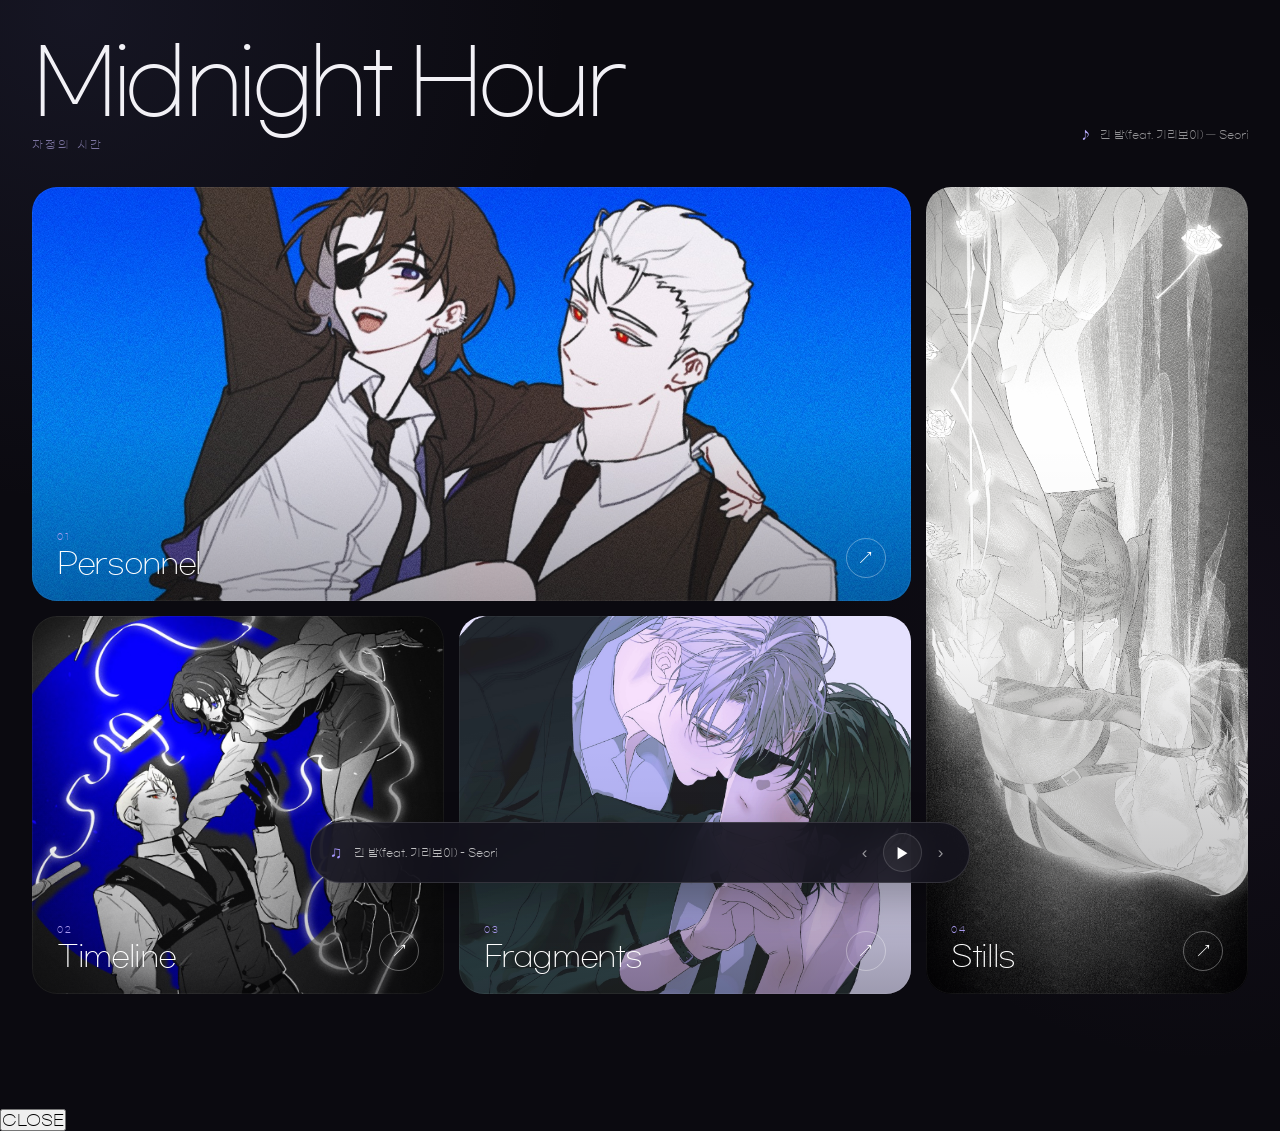
==== index.html @ 3c0c0ea2 "Update index.html" ====
<!DOCTYPE html>
<html lang="ko">

<head>

  <meta charset="UTF-8" />

  <meta
    name="viewport"
    content="width=device-width, initial-scale=1.0"
  />

  <meta
    name="theme-color"
    content="#0b0a10"
  />


  <!-- =====================================================
       BASIC
  ====================================================== -->

  <title>Midnight Hour</title>

  <meta
    name="description"
    content="자정의 시간"
  />


  <!-- =====================================================
       FAVICON
  ====================================================== -->

  <link
    rel="icon"
    href="./favicon.ico"
    sizes="any"
  />

  <link
    rel="shortcut icon"
    href="./favicon.ico"
    type="image/x-icon"
  />


  <!-- =====================================================
       CANONICAL
  ====================================================== -->

  <link
    rel="canonical"
    href="https://midnight-h0ur.vercel.app/"
  />


  <!-- =====================================================
       OPEN GRAPH
       Discord / KakaoTalk / SNS / messenger preview
  ====================================================== -->

  <meta
    property="og:type"
    content="website"
  />

  <meta
    property="og:site_name"
    content="Midnight Hour"
  />

  <meta
    property="og:title"
    content="Midnight Hour"
  />

  <meta
    property="og:description"
    content="자정의 시간"
  />

  <meta
    property="og:url"
    content="https://midnight-h0ur.vercel.app/"
  />

  <meta
    property="og:image"
    content="https://midnight-h0ur.vercel.app/preview.jpg"
  />

  <meta
    property="og:image:alt"
    content="Midnight Hour — 자정의 시간"
  />


  <!-- =====================================================
       X / TWITTER CARD
  ====================================================== -->

  <meta
    name="twitter:card"
    content="summary_large_image"
  />

  <meta
    name="twitter:title"
    content="Midnight Hour"
  />

  <meta
    name="twitter:description"
    content="자정의 시간"
  />

  <meta
    name="twitter:image"
    content="https://midnight-h0ur.vercel.app/preview.jpg"
  />

  <meta
    name="twitter:image:alt"
    content="Midnight Hour — 자정의 시간"
  />


  <style>

    @font-face {
      font-family: "GmarketSans";

      src:
        url("./GmarketSansTTFLight.ttf")
        format("truetype");

      font-weight: 300;

      font-style: normal;

      font-display: swap;
    }


    :root {
      --bg: #0b0a10;

      --panel: #111016;

      --text: #f1f0f5;

      --violet: #9c86ff;

      --violet-light: #bcaeff;

      --radius: 25px;
    }


    * {
      box-sizing: border-box;

      margin: 0;

      padding: 0;
    }


    html {
      scroll-behavior: smooth;
    }


    body {
      min-height: 100vh;

      overflow-x: hidden;

      color: var(--text);

      font-family:
        "GmarketSans",
        -apple-system,
        BlinkMacSystemFont,
        "Segoe UI",
        sans-serif;

      font-weight: 300;

      background:

        radial-gradient(
          circle at 6% 1%,
          rgba(100,105,174,.12),
          transparent 30%
        ),

        radial-gradient(
          circle at 94% 60%,
          rgba(114,72,147,.08),
          transparent 28%
        ),

        var(--bg);
    }


    a {
      color: inherit;

      text-decoration: none;
    }


    button {
      font: inherit;
    }


    img {
      display: block;
    }


    /* =====================================================
       PAGE
    ====================================================== */

    .mh-home {
      width:
        min(
          1500px,
          calc(100% - 64px)
        );

      margin:
        0 auto;

      padding:
        44px
        0
        115px;
    }


    /* =====================================================
       HEADER
    ====================================================== */

    .mh-home-header {
      display: flex;

      align-items: flex-end;

      justify-content: space-between;

      gap: 40px;

      margin-bottom: 36px;
    }


    .mh-home-title {
      margin: 0;

      color: #f2f1f6;

      font-size:
        clamp(
          55px,
          7vw,
          112px
        );

      font-weight: 300;

      line-height: .87;

      letter-spacing: -.068em;
    }


    .mh-home-subtitle {
      margin-top: 16px;

      color:
        rgba(178,166,226,.67);

      font-size: 11px;

      letter-spacing: .20em;
    }


    .mh-home-track {
      display: flex;

      align-items: center;

      gap: 10px;

      padding-bottom: 8px;

      color:
        rgba(255,255,255,.56);

      font-size: 11px;

      white-space: nowrap;
    }


    .mh-home-track-icon {
      color:
        var(--violet-light);

      font-size: 14px;
    }


    /* =====================================================
       GRID
    ====================================================== */

    .mh-home-grid {
      display: grid;

      grid-template-columns:
        1.05fr
        1.15fr
        .82fr;

      grid-template-rows:
        minmax(370px, 46vh)
        minmax(345px, 42vh);

      gap: 15px;
    }


    /* =====================================================
       CARD
    ====================================================== */

    .mh-home-card {
      position: relative;

      display: block;

      overflow: hidden;

      border-radius:
        var(--radius);

      background:
        var(--panel);

      isolation: isolate;
    }


    .mh-home-card img {
      width: 100%;
      height: 100%;

      object-fit: cover;

      transition:
        transform .72s cubic-bezier(.18,.78,.22,1),
        filter .45s ease;
    }


    .mh-home-card::before {
      content: "";

      position: absolute;

      z-index: 2;

      inset: 0;

      pointer-events: none;

      background:

        linear-gradient(
          to top,
          rgba(5,5,9,.84) 0%,
          rgba(5,5,9,.12) 42%,
          transparent 68%
        );

      opacity: .38;

      transition:
        opacity .35s ease;
    }


    .mh-home-card::after {
      content: "";

      position: absolute;

      z-index: 3;

      inset: 0;

      pointer-events: none;

      border:
        1px solid
        rgba(255,255,255,.055);

      border-radius: inherit;
    }


    .mh-home-card:hover img {
      transform:
        scale(1.025);

      filter:
        brightness(.74);
    }


    .mh-home-card:hover::before {
      opacity: .95;
    }


    /* =====================================================
       GRID POSITION
    ====================================================== */

    .mh-card-personnel {
      grid-column: 1 / 3;

      grid-row: 1;
    }


    .mh-card-timeline {
      grid-column: 1;

      grid-row: 2;
    }


    .mh-card-fragments {
      grid-column: 2;

      grid-row: 2;
    }


    .mh-card-stills {
      grid-column: 3;

      grid-row: 1 / 3;
    }


    /* =====================================================
       IMAGE POSITION
    ====================================================== */

    .mh-card-personnel img {
      object-position:
        center 42%;
    }


    .mh-card-timeline img {
      object-position:
        center 30%;
    }


    .mh-card-fragments img {
      object-position:
        center center;
    }


    .mh-card-stills img {
      object-position:
        center center;
    }


    /* =====================================================
       CARD TEXT
    ====================================================== */

    .mh-card-content {
      position: absolute;

      z-index: 5;

      left: 25px;
      right: 25px;
      bottom: 23px;

      display: flex;

      align-items: flex-end;

      justify-content: space-between;

      gap: 24px;

      pointer-events: none;

      transition:
        transform .32s ease;
    }


    .mh-home-card:hover
    .mh-card-content {
      transform:
        translateY(-3px);
    }


    .mh-card-number {
      margin-bottom: 7px;

      color:
        #aa9bf0;

      font-size: 9px;

      letter-spacing: .23em;
    }


    .mh-card-title {
      color: white;

      font-size:
        clamp(
          20px,
          2.3vw,
          33px
        );

      line-height: 1;

      letter-spacing: -.045em;
    }


    .mh-card-desc {
      overflow: hidden;

      max-height: 0;

      margin-top: 0;

      opacity: 0;

      color:
        rgba(255,255,255,.58);

      font-size: 10px;

      letter-spacing: .08em;

      transition:
        opacity .3s ease,
        max-height .3s ease,
        margin .3s ease;
    }


    .mh-home-card:hover
    .mh-card-desc {
      max-height: 28px;

      margin-top: 8px;

      opacity: 1;
    }


    .mh-card-arrow {
      width: 40px;
      height: 40px;

      flex:
        0
        0
        auto;

      display: grid;

      place-items: center;

      border:
        1px solid
        rgba(255,255,255,.34);

      border-radius: 50%;

      color: white;

      transition:
        transform .3s ease,
        background .3s ease,
        color .3s ease;
    }


    .mh-home-card:hover
    .mh-card-arrow {
      transform:
        rotate(45deg);

      background:
        rgba(255,255,255,.94);

      color:
        #15131b;
    }


    /* =====================================================
       MUSIC PLAYER
    ====================================================== */

    .music-player {
      position: fixed;

      z-index: 100;

      left: 50%;
      bottom: 17px;

      transform:
        translateX(-50%);

      width:
        min(
          660px,
          calc(100% - 36px)
        );

      min-height: 61px;

      display: flex;

      align-items: center;

      justify-content: space-between;

      gap: 16px;

      padding:
        9px
        13px
        9px
        19px;

      border:
        1px solid
        rgba(255,255,255,.13);

      border-radius: 999px;

      background:
        rgba(20,18,29,.89);

      box-shadow:
        0
        15px
        43px
        rgba(0,0,0,.32);

      backdrop-filter:
        blur(20px);

      -webkit-backdrop-filter:
        blur(20px);
    }


    .music-left,
    .music-controls {
      display: flex;

      align-items: center;
    }


    .music-left {
      min-width: 0;

      gap: 11px;
    }


    .music-icon {
      color:
        #a998ff;

      font-size: 17px;
    }


    .music-title {
      overflow: hidden;

      white-space: nowrap;

      text-overflow: ellipsis;

      color:
        rgba(255,255,255,.73);

      font-size: 11px;
    }


    .music-controls {
      flex:
        0
        0
        auto;

      gap: 3px;
    }


    .music-btn {
      width: 39px;
      height: 39px;

      display: grid;

      place-items: center;

      padding: 0;

      border:
        1px solid
        rgba(255,255,255,.14);

      border-radius: 50%;

      color: white;

      background:
        rgba(255,255,255,.045);

      cursor: pointer;
    }


    .music-btn.small {
      width: 31px;
      height: 31px;

      border: 0;

      background: transparent;

      color:
        rgba(255,255,255,.55);

      font-size: 17px;
    }


    /* =====================================================
       TABLET
    ====================================================== */

    @media (max-width: 950px) {

      .mh-home {
        width:
          calc(100% - 36px);
      }


      .mh-home-grid {
        grid-template-columns:
          1fr
          1fr;

        grid-template-rows:
          430px
          360px
          500px;
      }


      .mh-card-personnel {
        grid-column: 1 / 3;

        grid-row: 1;
      }


      .mh-card-timeline {
        grid-column: 1;

        grid-row: 2;
      }


      .mh-card-fragments {
        grid-column: 2;

        grid-row: 2;
      }


      .mh-card-stills {
        grid-column: 1 / 3;

        grid-row: 3;
      }

    }


    /* =====================================================
       MOBILE
    ====================================================== */

    @media (max-width: 620px) {

      .mh-home {
        width:
          calc(100% - 24px);

        padding-top:
          28px;
      }


      .mh-home-header {
        flex-direction:
          column;

        align-items:
          flex-start;

        gap: 18px;

        margin-bottom:
          24px;
      }


      .mh-home-title {
        font-size:
          15vw;
      }


      .mh-home-grid {
        display: flex;

        flex-direction: column;

        gap: 11px;
      }


      .mh-home-card {
        height: 48vh;

        min-height: 330px;

        border-radius: 19px;
      }


      .mh-card-personnel {
        height: 43vh;
      }


      .mh-card-stills {
        height: 66vh;
      }


      .mh-card-desc {
        max-height: 30px;

        margin-top: 7px;

        opacity: .7;
      }

    }

  </style>

</head>


<body>


<main
  class="mh-home"
  id="home"
>


  <!-- =====================================================
       HEADER
  ====================================================== -->

  <header class="mh-home-header">


    <div>

      <h1 class="mh-home-title">
        Midnight Hour
      </h1>

      <div class="mh-home-subtitle">
        자정의 시간
      </div>

    </div>


    <div class="mh-home-track">

      <span class="mh-home-track-icon">
        ♪
      </span>

      <span>
        긴 밤(feat. 기리보이) — Seori
      </span>

    </div>


  </header>



  <!-- =====================================================
       CATEGORY GRID
  ====================================================== -->

  <section class="mh-home-grid">


    <!-- ===================================================
         PERSONNEL
    ==================================================== -->

    <a
      href="./personnel/"
      class="mh-home-card mh-card-personnel"
    >

      <img
        src="./main-personnel.jpg"
        alt="Personnel"
      />


      <div class="mh-card-content">

        <div>

          <div class="mh-card-number">
            01
          </div>

          <div class="mh-card-title">
            Personnel
          </div>

          <div class="mh-card-desc">
            이자헌 · 정희솔
          </div>

        </div>


        <span class="mh-card-arrow">
          ↗
        </span>

      </div>

    </a>



    <!-- ===================================================
         TIMELINE
    ==================================================== -->

    <a
      href="./timeline/"
      class="mh-home-card mh-card-timeline"
    >

      <img
        src="./main-timeline.jpg"
        alt="Timeline"
      />


      <div class="mh-card-content">

        <div>

          <div class="mh-card-number">
            02
          </div>

          <div class="mh-card-title">
            Timeline
          </div>

          <div class="mh-card-desc">
            narrative sequence
          </div>

        </div>


        <span class="mh-card-arrow">
          ↗
        </span>

      </div>

    </a>



    <!-- ===================================================
         FRAGMENTS
    ==================================================== -->

    <a
      href="./fragments/"
      class="mh-home-card mh-card-fragments"
    >

      <img
        src="./main-fragments.jpg"
        alt="Fragments"
      />


      <div class="mh-card-content">

        <div>

          <div class="mh-card-number">
            03
          </div>

          <div class="mh-card-title">
            Fragments
          </div>

          <div class="mh-card-desc">
            written pieces
          </div>

        </div>


        <span class="mh-card-arrow">
          ↗
        </span>

      </div>

    </a>



    <!-- ===================================================
         STILLS
    ==================================================== -->

    <a
      href="./stills/"
      class="mh-home-card mh-card-stills"
    >

      <img
        src="./main-stills.png"
        alt="Stills"
      />


      <div class="mh-card-content">

        <div>

          <div class="mh-card-number">
            04
          </div>

          <div class="mh-card-title">
            Stills
          </div>

          <div class="mh-card-desc">
            visual archive
          </div>

        </div>


        <span class="mh-card-arrow">
          ↗
        </span>

      </div>

    </a>


  </section>


</main>



<!-- =========================================================
     MUSIC PLAYER
========================================================= -->

<div
  class="music-player"
  id="music-player"
>

  <div class="music-left">

    <span class="music-icon">
      ♫
    </span>

    <span
      class="music-title"
      id="music-title"
    >
      긴 밤(feat. 기리보이) - Seori
    </span>

  </div>


  <div class="music-controls">

    <button
      class="music-btn small"
      onclick="prevTrack()"
      aria-label="previous track"
    >
      ‹
    </button>


    <button
      class="music-btn"
      id="music-btn"
      onclick="toggleMusic()"
      aria-label="play or pause"
    >
      ▶
    </button>


    <button
      class="music-btn small"
      onclick="nextTrack()"
      aria-label="next track"
    >
      ›
    </button>

  </div>


  <audio
    id="bgm"
    preload="metadata"
  ></audio>

</div>



<script src="./common.js"></script>


</body>

</html>
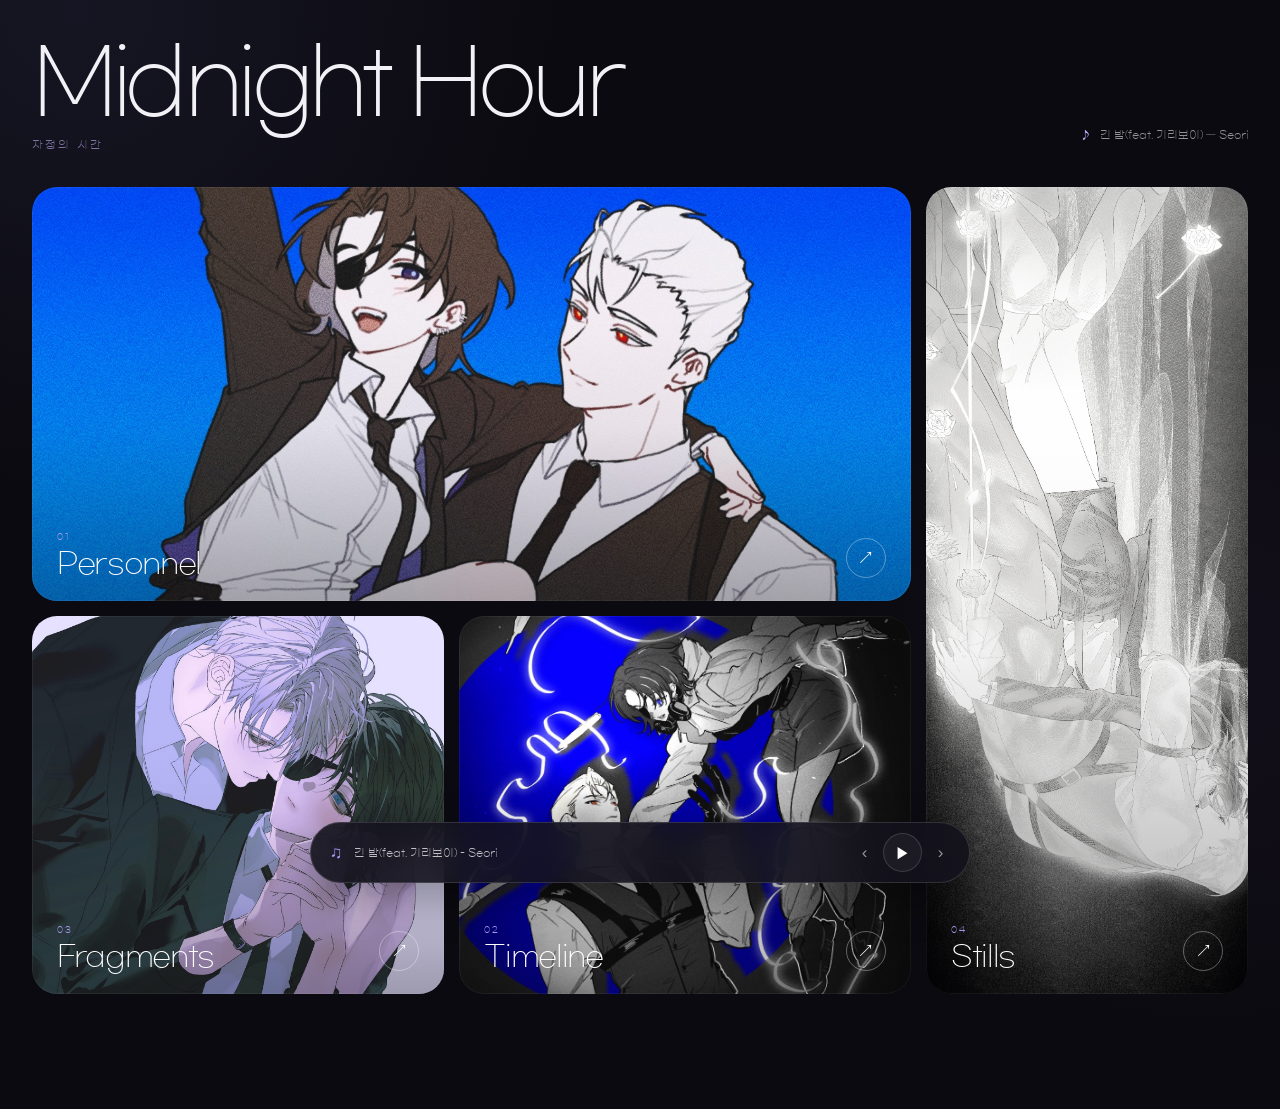
==== commit 3a43f7ef: "Update index.html" ====
--- a/index.html
+++ b/index.html
@@ -34,14 +34,14 @@
 
   <link
     rel="icon"
-    href="./favicon.ico"
-    sizes="any"
+    type="image/x-icon"
+    href="/favicon.ico"
   />
 
   <link
     rel="shortcut icon"
-    href="./favicon.ico"
     type="image/x-icon"
+    href="/favicon.ico"
   />
 
 
@@ -57,7 +57,7 @@
 
   <!-- =====================================================
        OPEN GRAPH
-       Discord / KakaoTalk / SNS / messenger preview
+       Discord / KakaoTalk / 기타 SNS
   ====================================================== -->
 
   <meta
@@ -88,6 +88,16 @@
   <meta
     property="og:image"
     content="https://midnight-h0ur.vercel.app/preview.jpg"
+  />
+
+  <meta
+    property="og:image:secure_url"
+    content="https://midnight-h0ur.vercel.app/preview.jpg"
+  />
+
+  <meta
+    property="og:image:type"
+    content="image/jpeg"
   />
 
   <meta
@@ -434,33 +444,44 @@
 
     /* =====================================================
        GRID POSITION
+
+       PERSONNEL  | PERSONNEL | STILLS
+       FRAGMENTS  | TIMELINE  | STILLS
     ====================================================== */
 
     .mh-card-personnel {
-      grid-column: 1 / 3;
-
-      grid-row: 1;
+      grid-column:
+        1 / 3;
+
+      grid-row:
+        1;
+    }
+
+
+    .mh-card-fragments {
+      grid-column:
+        1;
+
+      grid-row:
+        2;
     }
 
 
     .mh-card-timeline {
-      grid-column: 1;
-
-      grid-row: 2;
-    }
-
-
-    .mh-card-fragments {
-      grid-column: 2;
-
-      grid-row: 2;
+      grid-column:
+        2;
+
+      grid-row:
+        2;
     }
 
 
     .mh-card-stills {
-      grid-column: 3;
-
-      grid-row: 1 / 3;
+      grid-column:
+        3;
+
+      grid-row:
+        1 / 3;
     }
 
 
@@ -474,15 +495,15 @@
     }
 
 
+    .mh-card-fragments img {
+      object-position:
+        center center;
+    }
+
+
     .mh-card-timeline img {
       object-position:
         center 30%;
-    }
-
-
-    .mh-card-fragments img {
-      object-position:
-        center center;
     }
 
 
@@ -801,30 +822,38 @@
 
 
       .mh-card-personnel {
-        grid-column: 1 / 3;
-
-        grid-row: 1;
+        grid-column:
+          1 / 3;
+
+        grid-row:
+          1;
+      }
+
+
+      .mh-card-fragments {
+        grid-column:
+          1;
+
+        grid-row:
+          2;
       }
 
 
       .mh-card-timeline {
-        grid-column: 1;
-
-        grid-row: 2;
-      }
-
-
-      .mh-card-fragments {
-        grid-column: 2;
-
-        grid-row: 2;
+        grid-column:
+          2;
+
+        grid-row:
+          2;
       }
 
 
       .mh-card-stills {
-        grid-column: 1 / 3;
-
-        grid-row: 3;
+        grid-column:
+          1 / 3;
+
+        grid-row:
+          3;
       }
 
     }
@@ -868,37 +897,46 @@
       .mh-home-grid {
         display: flex;
 
-        flex-direction: column;
+        flex-direction:
+          column;
 
         gap: 11px;
       }
 
 
       .mh-home-card {
-        height: 48vh;
-
-        min-height: 330px;
-
-        border-radius: 19px;
+        height:
+          48vh;
+
+        min-height:
+          330px;
+
+        border-radius:
+          19px;
       }
 
 
       .mh-card-personnel {
-        height: 43vh;
+        height:
+          43vh;
       }
 
 
       .mh-card-stills {
-        height: 66vh;
+        height:
+          66vh;
       }
 
 
       .mh-card-desc {
-        max-height: 30px;
-
-        margin-top: 7px;
-
-        opacity: .7;
+        max-height:
+          30px;
+
+        margin-top:
+          7px;
+
+        opacity:
+          .7;
       }
 
     }
@@ -1006,6 +1044,50 @@
 
 
     <!-- ===================================================
+         FRAGMENTS
+    ==================================================== -->
+
+    <a
+      href="./fragments/"
+      class="mh-home-card mh-card-fragments"
+    >
+
+      <img
+        src="./main-fragments.jpg"
+        alt="Fragments"
+      />
+
+
+      <div class="mh-card-content">
+
+        <div>
+
+          <div class="mh-card-number">
+            03
+          </div>
+
+          <div class="mh-card-title">
+            Fragments
+          </div>
+
+          <div class="mh-card-desc">
+            written pieces
+          </div>
+
+        </div>
+
+
+        <span class="mh-card-arrow">
+          ↗
+        </span>
+
+      </div>
+
+    </a>
+
+
+
+    <!-- ===================================================
          TIMELINE
     ==================================================== -->
 
@@ -1034,50 +1116,6 @@
 
           <div class="mh-card-desc">
             narrative sequence
-          </div>
-
-        </div>
-
-
-        <span class="mh-card-arrow">
-          ↗
-        </span>
-
-      </div>
-
-    </a>
-
-
-
-    <!-- ===================================================
-         FRAGMENTS
-    ==================================================== -->
-
-    <a
-      href="./fragments/"
-      class="mh-home-card mh-card-fragments"
-    >
-
-      <img
-        src="./main-fragments.jpg"
-        alt="Fragments"
-      />
-
-
-      <div class="mh-card-content">
-
-        <div>
-
-          <div class="mh-card-number">
-            03
-          </div>
-
-          <div class="mh-card-title">
-            Fragments
-          </div>
-
-          <div class="mh-card-desc">
-            written pieces
           </div>
 
         </div>
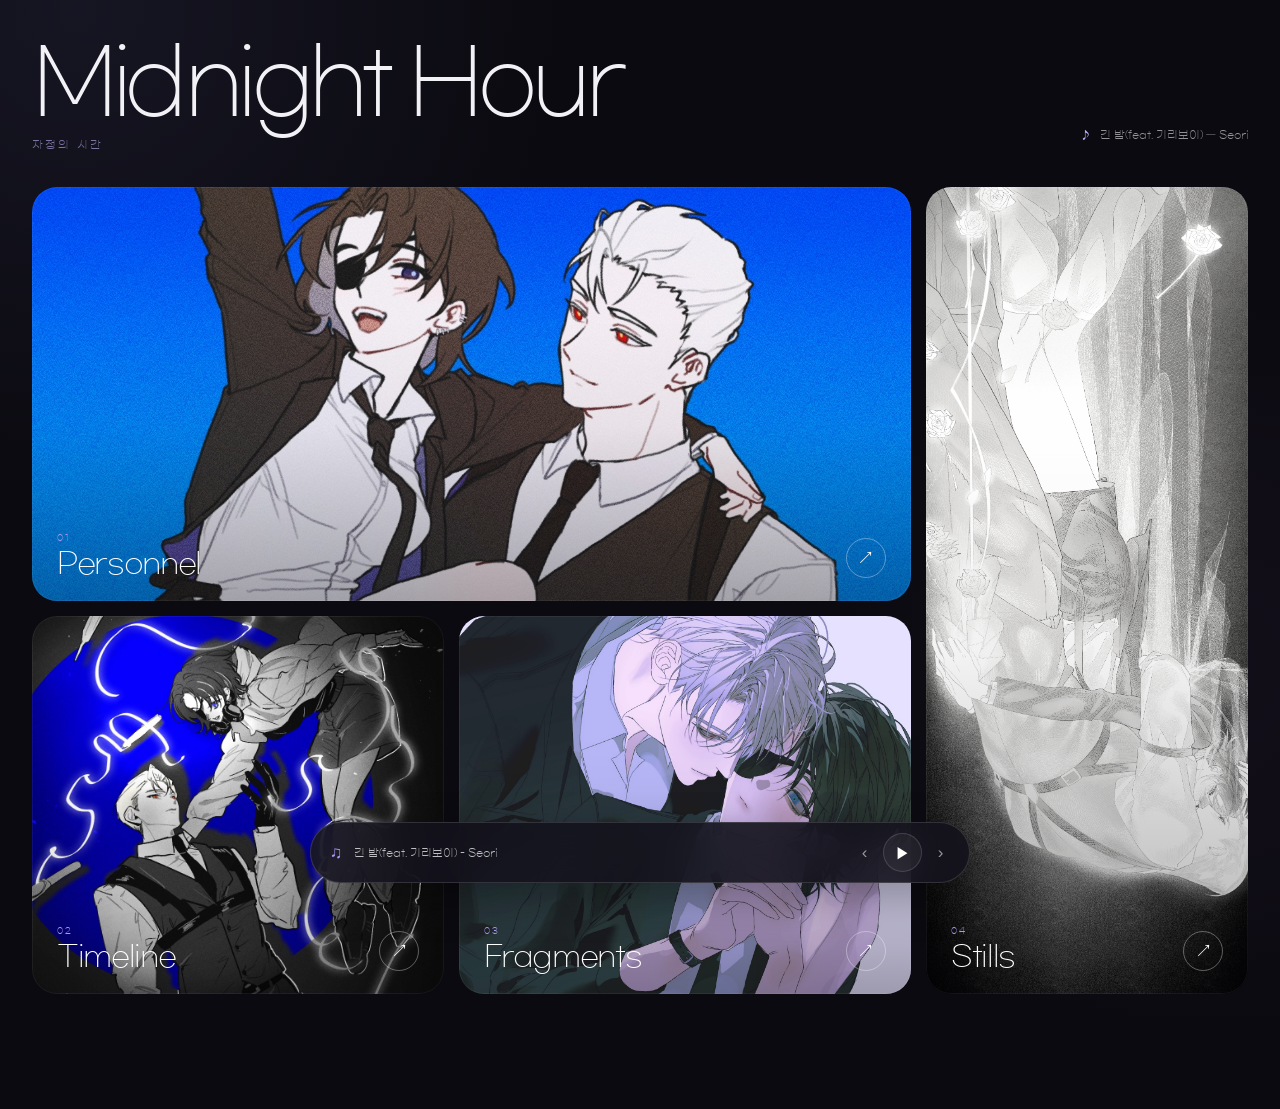
==== commit 9a92a52b: "Update index.html" ====
--- a/index.html
+++ b/index.html
@@ -14,11 +14,6 @@
     name="theme-color"
     content="#0b0a10"
   />
-
-
-  <!-- =====================================================
-       BASIC
-  ====================================================== -->
 
   <title>Midnight Hour</title>
 
@@ -35,13 +30,13 @@
   <link
     rel="icon"
     type="image/x-icon"
-    href="/favicon.ico"
+    href="/favicon.ico?v=6"
   />
 
   <link
     rel="shortcut icon"
     type="image/x-icon"
-    href="/favicon.ico"
+    href="/favicon.ico?v=6"
   />
 
 
@@ -57,7 +52,6 @@
 
   <!-- =====================================================
        OPEN GRAPH
-       Discord / KakaoTalk / 기타 SNS
   ====================================================== -->
 
   <meta
@@ -107,7 +101,7 @@
 
 
   <!-- =====================================================
-       X / TWITTER CARD
+       TWITTER / X
   ====================================================== -->
 
   <meta
@@ -128,11 +122,6 @@
   <meta
     name="twitter:image"
     content="https://midnight-h0ur.vercel.app/preview.jpg"
-  />
-
-  <meta
-    name="twitter:image:alt"
-    content="Midnight Hour — 자정의 시간"
   />
 
 
@@ -199,19 +188,16 @@
       font-weight: 300;
 
       background:
-
         radial-gradient(
           circle at 6% 1%,
           rgba(100,105,174,.12),
           transparent 30%
         ),
-
         radial-gradient(
           circle at 94% 60%,
           rgba(114,72,147,.08),
           transparent 28%
         ),
-
         var(--bg);
     }
 
@@ -331,6 +317,9 @@
 
     /* =====================================================
        GRID
+
+       PERSONNEL  | PERSONNEL | STILLS
+       TIMELINE   | FRAGMENTS | STILLS
     ====================================================== */
 
     .mh-home-grid {
@@ -349,6 +338,34 @@
     }
 
 
+    .mh-card-personnel {
+      grid-column: 1 / 3;
+
+      grid-row: 1;
+    }
+
+
+    .mh-card-timeline {
+      grid-column: 1;
+
+      grid-row: 2;
+    }
+
+
+    .mh-card-fragments {
+      grid-column: 2;
+
+      grid-row: 2;
+    }
+
+
+    .mh-card-stills {
+      grid-column: 3;
+
+      grid-row: 1 / 3;
+    }
+
+
     /* =====================================================
        CARD
     ====================================================== */
@@ -372,6 +389,7 @@
 
     .mh-home-card img {
       width: 100%;
+
       height: 100%;
 
       object-fit: cover;
@@ -394,7 +412,6 @@
       pointer-events: none;
 
       background:
-
         linear-gradient(
           to top,
           rgba(5,5,9,.84) 0%,
@@ -443,49 +460,6 @@
 
 
     /* =====================================================
-       GRID POSITION
-
-       PERSONNEL  | PERSONNEL | STILLS
-       FRAGMENTS  | TIMELINE  | STILLS
-    ====================================================== */
-
-    .mh-card-personnel {
-      grid-column:
-        1 / 3;
-
-      grid-row:
-        1;
-    }
-
-
-    .mh-card-fragments {
-      grid-column:
-        1;
-
-      grid-row:
-        2;
-    }
-
-
-    .mh-card-timeline {
-      grid-column:
-        2;
-
-      grid-row:
-        2;
-    }
-
-
-    .mh-card-stills {
-      grid-column:
-        3;
-
-      grid-row:
-        1 / 3;
-    }
-
-
-    /* =====================================================
        IMAGE POSITION
     ====================================================== */
 
@@ -495,18 +469,18 @@
     }
 
 
+    .mh-card-timeline img {
+      object-position:
+        center 30%;
+    }
+
+
     .mh-card-fragments img {
       object-position:
         center center;
     }
 
 
-    .mh-card-timeline img {
-      object-position:
-        center 30%;
-    }
-
-
     .mh-card-stills img {
       object-position:
         center center;
@@ -514,7 +488,7 @@
 
 
     /* =====================================================
-       CARD TEXT
+       CARD CONTENT
     ====================================================== */
 
     .mh-card-content {
@@ -548,7 +522,19 @@
     }
 
 
+    /*
+      PC에서는 번호가 위,
+      모바일에서는 번호 + 제목이 한 줄.
+    */
+
+    .mh-card-heading {
+      display: block;
+    }
+
+
     .mh-card-number {
+      display: block !important;
+
       margin-bottom: 7px;
 
       color:
@@ -556,7 +542,13 @@
 
       font-size: 9px;
 
+      line-height: 1;
+
       letter-spacing: .23em;
+
+      opacity: 1 !important;
+
+      visibility: visible !important;
     }
 
 
@@ -660,6 +652,7 @@
       z-index: 100;
 
       left: 50%;
+
       bottom: 17px;
 
       transform:
@@ -691,7 +684,8 @@
         1px solid
         rgba(255,255,255,.13);
 
-      border-radius: 999px;
+      border-radius:
+        999px;
 
       background:
         rgba(20,18,29,.89);
@@ -759,6 +753,7 @@
 
     .music-btn {
       width: 39px;
+
       height: 39px;
 
       display: grid;
@@ -771,7 +766,8 @@
         1px solid
         rgba(255,255,255,.14);
 
-      border-radius: 50%;
+      border-radius:
+        50%;
 
       color: white;
 
@@ -779,11 +775,15 @@
         rgba(255,255,255,.045);
 
       cursor: pointer;
+
+      -webkit-tap-highlight-color:
+        transparent;
     }
 
 
     .music-btn.small {
       width: 31px;
+
       height: 31px;
 
       border: 0;
@@ -822,38 +822,30 @@
 
 
       .mh-card-personnel {
-        grid-column:
-          1 / 3;
-
-        grid-row:
-          1;
+        grid-column: 1 / 3;
+
+        grid-row: 1;
+      }
+
+
+      .mh-card-timeline {
+        grid-column: 1;
+
+        grid-row: 2;
       }
 
 
       .mh-card-fragments {
-        grid-column:
-          1;
-
-        grid-row:
-          2;
-      }
-
-
-      .mh-card-timeline {
-        grid-column:
-          2;
-
-        grid-row:
-          2;
+        grid-column: 2;
+
+        grid-row: 2;
       }
 
 
       .mh-card-stills {
-        grid-column:
-          1 / 3;
-
-        grid-row:
-          3;
+        grid-column: 1 / 3;
+
+        grid-row: 3;
       }
 
     }
@@ -881,7 +873,8 @@
         align-items:
           flex-start;
 
-        gap: 18px;
+        gap:
+          18px;
 
         margin-bottom:
           24px;
@@ -894,49 +887,132 @@
       }
 
 
+      /*
+        DOM 순서를 그대로 사용:
+        01 Personnel
+        02 Timeline
+        03 Fragments
+        04 Stills
+      */
+
       .mh-home-grid {
         display: flex;
 
-        flex-direction:
-          column;
+        flex-direction: column;
 
         gap: 11px;
       }
 
 
       .mh-home-card {
-        height:
-          48vh;
-
-        min-height:
-          330px;
-
-        border-radius:
-          19px;
+        width: 100%;
+
+        height: 48vh;
+
+        min-height: 330px;
+
+        border-radius: 19px;
       }
 
 
       .mh-card-personnel {
-        height:
-          43vh;
+        height: 43vh;
       }
 
 
       .mh-card-stills {
-        height:
-          66vh;
+        height: 66vh;
+      }
+
+
+      .mh-card-content {
+        left: 19px;
+
+        right: 19px;
+
+        bottom: 18px;
+      }
+
+
+      /*
+        모바일에서는 번호가 제목 바로 앞에 붙음.
+        Personnel의 01도 반드시 표시됨.
+      */
+
+      .mh-card-heading {
+        display: flex;
+
+        align-items: baseline;
+
+        gap: 10px;
+      }
+
+
+      .mh-card-number {
+        display: inline-block !important;
+
+        flex:
+          0
+          0
+          auto;
+
+        margin: 0;
+
+        font-size: 9px;
+
+        opacity: 1 !important;
+
+        visibility: visible !important;
+      }
+
+
+      .mh-card-title {
+        font-size: 25px;
       }
 
 
       .mh-card-desc {
-        max-height:
-          30px;
-
-        margin-top:
-          7px;
-
-        opacity:
-          .7;
+        max-height: 30px;
+
+        margin-top: 8px;
+
+        opacity: .7;
+      }
+
+
+      .mh-card-arrow {
+        width: 37px;
+
+        height: 37px;
+      }
+
+
+      .music-player {
+        bottom: 12px;
+
+        min-height: 57px;
+
+        padding:
+          8px
+          10px
+          8px
+          15px;
+      }
+
+
+      .music-title {
+        max-width: 185px;
+
+        font-size: 10px;
+      }
+
+    }
+
+
+    @media (max-width: 400px) {
+
+      .music-title {
+        max-width: 135px;
       }
 
     }
@@ -968,6 +1044,7 @@
         Midnight Hour
       </h1>
 
+
       <div class="mh-home-subtitle">
         자정의 시간
       </div>
@@ -999,8 +1076,9 @@
   <section class="mh-home-grid">
 
 
+
     <!-- ===================================================
-         PERSONNEL
+         01 PERSONNEL
     ==================================================== -->
 
     <a
@@ -1018,13 +1096,18 @@
 
         <div>
 
-          <div class="mh-card-number">
-            01
+          <div class="mh-card-heading">
+
+            <span class="mh-card-number">
+              01
+            </span>
+
+            <div class="mh-card-title">
+              Personnel
+            </div>
+
           </div>
 
-          <div class="mh-card-title">
-            Personnel
-          </div>
 
           <div class="mh-card-desc">
             이자헌 · 정희솔
@@ -1044,7 +1127,56 @@
 
 
     <!-- ===================================================
-         FRAGMENTS
+         02 TIMELINE
+    ==================================================== -->
+
+    <a
+      href="./timeline/"
+      class="mh-home-card mh-card-timeline"
+    >
+
+      <img
+        src="./main-timeline.jpg"
+        alt="Timeline"
+      />
+
+
+      <div class="mh-card-content">
+
+        <div>
+
+          <div class="mh-card-heading">
+
+            <span class="mh-card-number">
+              02
+            </span>
+
+            <div class="mh-card-title">
+              Timeline
+            </div>
+
+          </div>
+
+
+          <div class="mh-card-desc">
+            narrative sequence
+          </div>
+
+        </div>
+
+
+        <span class="mh-card-arrow">
+          ↗
+        </span>
+
+      </div>
+
+    </a>
+
+
+
+    <!-- ===================================================
+         03 FRAGMENTS
     ==================================================== -->
 
     <a
@@ -1062,13 +1194,18 @@
 
         <div>
 
-          <div class="mh-card-number">
-            03
+          <div class="mh-card-heading">
+
+            <span class="mh-card-number">
+              03
+            </span>
+
+            <div class="mh-card-title">
+              Fragments
+            </div>
+
           </div>
 
-          <div class="mh-card-title">
-            Fragments
-          </div>
 
           <div class="mh-card-desc">
             written pieces
@@ -1088,51 +1225,7 @@
 
 
     <!-- ===================================================
-         TIMELINE
-    ==================================================== -->
-
-    <a
-      href="./timeline/"
-      class="mh-home-card mh-card-timeline"
-    >
-
-      <img
-        src="./main-timeline.jpg"
-        alt="Timeline"
-      />
-
-
-      <div class="mh-card-content">
-
-        <div>
-
-          <div class="mh-card-number">
-            02
-          </div>
-
-          <div class="mh-card-title">
-            Timeline
-          </div>
-
-          <div class="mh-card-desc">
-            narrative sequence
-          </div>
-
-        </div>
-
-
-        <span class="mh-card-arrow">
-          ↗
-        </span>
-
-      </div>
-
-    </a>
-
-
-
-    <!-- ===================================================
-         STILLS
+         04 STILLS
     ==================================================== -->
 
     <a
@@ -1150,13 +1243,18 @@
 
         <div>
 
-          <div class="mh-card-number">
-            04
+          <div class="mh-card-heading">
+
+            <span class="mh-card-number">
+              04
+            </span>
+
+            <div class="mh-card-title">
+              Stills
+            </div>
+
           </div>
 
-          <div class="mh-card-title">
-            Stills
-          </div>
 
           <div class="mh-card-desc">
             visual archive
@@ -1209,6 +1307,7 @@
   <div class="music-controls">
 
     <button
+      type="button"
       class="music-btn small"
       onclick="prevTrack()"
       aria-label="previous track"
@@ -1218,6 +1317,7 @@
 
 
     <button
+      type="button"
       class="music-btn"
       id="music-btn"
       onclick="toggleMusic()"
@@ -1228,6 +1328,7 @@
 
 
     <button
+      type="button"
       class="music-btn small"
       onclick="nextTrack()"
       aria-label="next track"
@@ -1241,13 +1342,14 @@
   <audio
     id="bgm"
     preload="metadata"
+    playsinline
   ></audio>
 
 </div>
 
 
 
-<script src="./common.js"></script>
+<script src="./common.js?v=6"></script>
 
 
 </body>
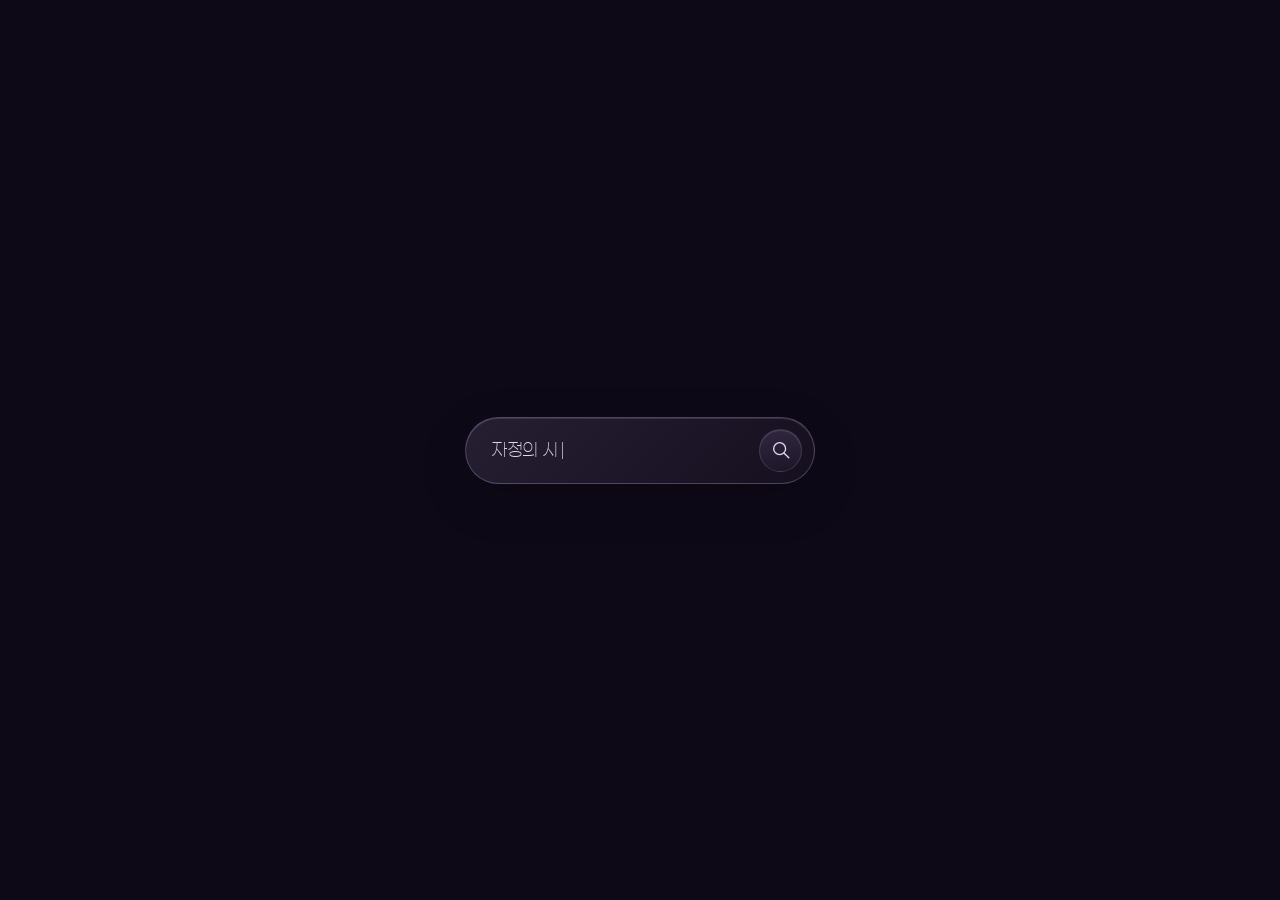
==== commit 27db813d: "Update index.html" ====
--- a/index.html
+++ b/index.html
@@ -1,1357 +1,179 @@
 <!DOCTYPE html>
 <html lang="ko">
+<head>
+<meta charset="UTF-8">
+<meta name="viewport" content="width=device-width,initial-scale=1,viewport-fit=cover">
+<meta name="theme-color" content="#100b1a">
+<title>Midnight Hour</title>
+<meta name="description" content="자정의 시간">
+<meta property="og:title" content="Midnight Hour">
+<meta property="og:description" content="자정의 시간">
+<meta property="og:image" content="https://midnight-h0ur.vercel.app/preview.jpg">
+<meta name="twitter:card" content="summary_large_image">
+<link rel="icon" href="./favicon.ico?v=6">
+<style>
+@font-face{font-family:GmarketSans;src:url('./GmarketSansTTFLight.ttf') format('truetype');font-weight:300;font-style:normal;font-display:swap}
+:root{color-scheme:dark;--bg:#100b1a;--ink:#eee8f7;--muted:#b7acc9;--line:#ddcaff36;--glass:linear-gradient(135deg,#dcc4ff1e,#bda2ed0b)}
+*{box-sizing:border-box}html{min-height:100%;background:var(--bg)}body{margin:0;min-height:100svh;background:radial-gradient(ellipse at 50% 42%,#38204d18,transparent 65%),var(--bg);color:var(--ink);font-family:GmarketSans,-apple-system,BlinkMacSystemFont,'Segoe UI',sans-serif;font-weight:300;letter-spacing:-.025em}body:not(.entered){overflow:hidden}a{color:inherit;text-decoration:none}button{font:inherit;color:inherit;cursor:pointer}button:disabled{opacity:.35;cursor:default}button,a{-webkit-tap-highlight-color:transparent}a:focus-visible,button:focus-visible{outline:2px solid #d6b9fa;outline-offset:4px}svg{fill:none;stroke:currentColor;stroke-width:1.5;stroke-linecap:round;stroke-linejoin:round}[hidden]{display:none!important}.sr-only{position:absolute;width:1px;height:1px;overflow:hidden;clip-path:inset(50%);white-space:nowrap}
+/* 처음에는 어두운 화면과 검색창만 표시합니다. */
+.entry-screen{position:fixed;inset:0;z-index:30;display:grid;place-items:center;background:#0e0917;transition:opacity .65s ease,visibility .65s}.entry-screen.leaving{opacity:0;visibility:hidden;pointer-events:none}
+.search-dock{position:relative;width:min(350px,calc(100vw - 52px));z-index:20;animation:searchRise 1.05s cubic-bezier(.16,1,.3,1) both}
+.search-box{display:flex;align-items:center;justify-content:space-between;gap:18px;width:100%;height:67px;padding:0 12px 0 25px;border:1px solid #e4d0ff40;border-radius:999px;background:var(--glass);box-shadow:inset 0 1px 0 #ecdfff21,0 16px 48px #0003;backdrop-filter:blur(22px);-webkit-backdrop-filter:blur(22px)}
+.search-words{min-width:0;display:flex;align-items:center;min-height:24px;white-space:nowrap;font-size:17px;letter-spacing:-.025em;color:#efe6ffed}.caret{height:17px;width:1px;background:#eadcffad;margin-left:4px;animation:blink 1s steps(1) infinite}.typed .caret{animation:none;opacity:0}
+.search-button{display:grid;place-items:center;flex-shrink:0;width:43px;height:43px;padding:0;border-radius:50%;border:1px solid #dfc8ff26;background:linear-gradient(#d7bbff20,#d7bbff09);color:#e2d5f5;box-shadow:inset 0 1px 0 #ffffff18;transition:background .25s,transform .25s}.search-button svg{width:22px;height:22px}.search-button:hover,.search-button[aria-expanded=true]{background:#d7bbff29}.search-button:hover{transform:scale(1.04)}
+@keyframes searchRise{from{opacity:0;transform:translateY(25px) scale(.91);filter:blur(4px)}to{opacity:1;transform:none;filter:blur(0)}}@keyframes blink{50%{opacity:0}}
+/* 홈은 하나의 그림과, 그 너비에 맞춘 음악 바만 남깁니다. */
+.home-screen{width:min(880px,calc(100% - 64px));margin:0 auto;min-height:100svh;display:flex;flex-direction:column;justify-content:center;padding:76px 0 66px;position:relative}
+.home-heading{margin:0 0 19px;font-size:24px;line-height:1.2;letter-spacing:.005em;font-weight:300;color:#e9e1f1}
+.illustration-area{position:relative;width:100%;isolation:isolate}.search-anchor{position:absolute;z-index:10;right:-24px;top:-25px;width:310px}
+.search-anchor .search-dock{width:100%;animation:homeSearchRise .9s cubic-bezier(.16,1,.3,1) .30s both}.search-anchor .search-box{height:58px;padding-left:22px}.search-anchor .search-words{font-size:15px}.search-anchor .search-button{width:36px;height:36px}.search-anchor .search-button svg{width:19px;height:19px}
+.tablet{margin:0;position:relative;width:100%;aspect-ratio:1320/761;padding:7px;border-radius:31px;border:1px solid #dfc8ff54;background:linear-gradient(140deg,#dac6f42b,#b6a2d10c);box-shadow:0 28px 70px #05020d55,inset 0 0 0 1px #ffffff14;animation:tabletRise 1.2s cubic-bezier(.16,1,.3,1) both}.tablet:before{content:'';position:absolute;top:3px;left:calc(50% - 1.5px);width:3px;height:3px;border-radius:50%;background:#32213daa;z-index:2}.tablet img{display:block;width:100%;height:100%;object-fit:cover;border-radius:23px;background:#281b39}
+.music-player{width:100%;min-height:66px;display:flex;align-items:center;justify-content:space-between;gap:20px;margin-top:20px;padding:10px 15px 10px 23px;border:1px solid #d8c5f233;border-radius:999px;background:#1a14237a;box-shadow:inset 0 1px 0 #ffffff05;backdrop-filter:blur(18px);-webkit-backdrop-filter:blur(18px);animation:barRise 1s cubic-bezier(.16,1,.3,1) .18s both}
+.music-left{display:flex;align-items:center;gap:13px;min-width:0}.music-icon{color:#bca2ff;font-size:23px;line-height:1;flex-shrink:0}.music-title{font-size:13px;color:#d7cede;white-space:nowrap;overflow:hidden;text-overflow:ellipsis;line-height:1.5}.music-controls{flex-shrink:0;display:flex;gap:12px;align-items:center}.music-btn{width:41px;height:41px;padding:0;display:grid;place-items:center;background:#ffffff05;border:1px solid #e8d5ff30;border-radius:50%;color:#f8f4fd;font:16px Arial,sans-serif}.music-btn.small{width:20px;height:32px;background:transparent;border-color:transparent;font-size:22px;color:#b0a3bd}.music-btn:hover{background:#d9baff15}.music-btn.small:hover{background:transparent;color:#fff}.music-status{margin:10px 5px 0;min-height:0;font-size:10px;line-height:1.7;color:var(--muted);text-align:center}.music-status:empty{display:none}
+/* 검색 기록처럼 펼쳐지는 고정 카테고리 목록 */
+.search-history{position:absolute;top:calc(100% + 10px);left:0;right:0;z-index:20;overflow:hidden;border:1px solid #ddc8ff36;border-radius:24px;background:linear-gradient(135deg,#30253ef5,#1c1429f7);box-shadow:0 20px 55px #08031066,inset 0 1px 0 #ffffff0d;backdrop-filter:blur(28px);-webkit-backdrop-filter:blur(28px);animation:historyOpen .25s ease both}
+.history-heading{margin:0;padding:20px 21px 10px;font-size:10px;font-weight:300;letter-spacing:.13em;color:#cbb9df}.history-list{margin:0;padding:0 9px 10px;list-style:none}.history-list a{display:flex;align-items:center;gap:12px;min-height:51px;padding:10px 12px;border-radius:14px;transition:background .2s}.history-list a:hover,.history-list a:focus-visible{background:#d9c2ff10}.history-clock{display:grid;place-items:center;width:28px;height:28px;border-radius:50%;background:#dfc8ff09;color:#b6a4cb;flex-shrink:0}.history-clock svg{width:16px;height:16px}.history-name{font-size:14px;letter-spacing:-.02em}.history-arrow{margin-left:auto;color:#a393b3;font-size:17px}
+@keyframes tabletRise{from{opacity:0;transform:perspective(1000px) translateY(45px) rotateX(5deg) scale(.96)}to{opacity:1;transform:none}}@keyframes barRise{from{opacity:0;transform:translateY(20px)}to{opacity:1;transform:none}}@keyframes homeSearchRise{from{opacity:0;transform:translateY(17px) scale(.95)}to{opacity:1;transform:none}}@keyframes historyOpen{from{opacity:0;transform:translateY(-7px)}to{opacity:1;transform:none}}
+@media(max-width:700px){.home-screen{width:calc(100% - 36px);padding:70px 0 50px;justify-content:center}.home-heading{font-size:20px;margin-bottom:46px}.search-anchor{right:7px;top:-29px;width:min(267px,calc(100% - 26px))}.search-anchor .search-box{height:53px;padding-left:19px}.search-anchor .search-words{font-size:13px}.search-anchor .search-button{width:34px;height:34px}.tablet{border-radius:22px;padding:5px}.tablet img{border-radius:16px}.music-player{min-height:57px;margin-top:15px;gap:10px;padding:8px 10px 8px 16px}.music-left{gap:9px}.music-icon{font-size:20px}.music-title{font-size:10px}.music-controls{gap:6px}.music-btn{width:35px;height:35px;font-size:14px}.music-btn.small{width:16px;font-size:20px}.search-history{border-radius:21px}.history-heading{padding:17px 18px 8px}.history-list a{min-height:47px;padding:9px 10px}.history-name{font-size:13px}}
+@media(max-height:540px) and (min-width:701px){.home-screen{width:min(700px,calc(100% - 80px));padding-top:48px;padding-bottom:34px}.home-heading{font-size:20px}.music-player{min-height:55px;margin-top:14px}.music-btn{width:34px;height:34px}}
+@media(prefers-reduced-motion:reduce){*,*:before,*:after{animation:none!important;transition:none!important}.caret{display:none}}
 
-<head>
+/* 검색창을 그림 상단의 독립된 행에 배치하고 오른쪽 끝을 맞춥니다. */
+.home-heading{min-height:58px;display:flex;align-items:center;padding-right:330px;margin-bottom:18px}
+.search-anchor{right:0;top:-76px;width:310px}
+.search-anchor .search-box{height:58px}
+.history-list{padding:9px}
+@media(max-width:700px){
+ .home-heading{min-height:0;display:block;padding-right:0;margin-bottom:83px}
+ .search-anchor{right:0;top:-68px;width:min(267px,100%)}
+ .search-anchor .search-box{height:53px}
+}
+@media(max-height:540px) and (min-width:701px){.home-heading{min-height:58px}}
 
-  <meta charset="UTF-8" />
+/* OTT 스타일: 그림 위에는 Play, 헤더에는 제목과 카테고리만 표시 */
+.home-screen{width:min(1040px,calc(100% - 64px));padding:48px 0}
+.home-header{position:relative;display:flex;align-items:center;justify-content:space-between;gap:20px;margin-bottom:18px;z-index:25}
+.home-heading{display:block;min-height:0;padding:0;margin:0;font-size:clamp(21px,3vw,29px)}
+.category-dock{position:relative;flex-shrink:0}.category-toggle{display:grid;place-items:center;width:43px;height:43px;border:1px solid #dac7f32b;border-radius:50%;background:#d8bfff08}.category-toggle svg{width:23px;height:23px}.category-toggle:hover,.category-toggle[aria-expanded=true]{background:#d8bfff20}
+.category-menu{position:absolute;top:calc(100% + 12px);right:0;width:265px;padding:9px;border:1px solid #ddc8ff36;border-radius:23px;background:linear-gradient(135deg,#40324bd9,#1c1429dc);box-shadow:0 20px 55px #08031066;backdrop-filter:blur(28px);-webkit-backdrop-filter:blur(28px);animation:historyOpen .25s ease both}.category-menu ul{list-style:none;margin:0;padding:0}.category-option{width:100%;display:flex;align-items:center;justify-content:space-between;gap:18px;min-height:53px;padding:12px 16px;border:0;border-radius:14px;background:transparent;text-align:left;font-size:14px}.category-option>span:last-child{color:#b8a7c9}.category-option:hover,.category-option[aria-pressed=true]{background:#dec9ff16}
+.tablet{overflow:hidden}.tablet img{transition:opacity .24s ease,transform .5s ease}.tablet.loading img{opacity:.42;transform:scale(1.015)}
+.hero-overlay{position:absolute;inset:7px;border-radius:23px;pointer-events:none;display:flex;flex-direction:column;justify-content:flex-end;align-items:flex-start;gap:12px;padding:clamp(20px,4vw,42px);background:linear-gradient(transparent 50%,#10081995)}
+.selection-name{font-size:clamp(12px,1.7vw,17px);color:#fff;text-shadow:0 2px 12px #0008;letter-spacing:.04em}.hero-play{pointer-events:auto;display:inline-flex;align-items:center;gap:10px;padding:12px 24px;background:#f7f0ffed;border:1px solid #fff8;color:#21152f;border-radius:10px;font:500 14px -apple-system,BlinkMacSystemFont,'Segoe UI',sans-serif;box-shadow:0 4px 22px #0002;transition:background .2s,transform .2s}.hero-play svg{width:19px;height:19px;fill:currentColor;stroke:none}.hero-play:hover{background:#fff;transform:translateY(-2px)}
+.selection-status{margin:0;font-size:11px;color:var(--muted);line-height:1.7}.selection-status:not(:empty){margin-top:10px}
+@media(max-width:700px){.home-screen{width:calc(100% - 32px);padding:35px 0}.home-header{margin-bottom:15px}.home-heading{margin:0;padding:0;min-height:0}.category-menu{width:min(265px,calc(100vw - 32px))}.category-toggle{width:38px;height:38px}.hero-overlay{inset:5px;border-radius:16px;gap:8px;padding:17px}.hero-play{padding:9px 18px;font-size:12px}.hero-play svg{width:16px;height:16px}}
 
-  <meta
-    name="viewport"
-    content="width=device-width, initial-scale=1.0"
-  />
-
-  <meta
-    name="theme-color"
-    content="#0b0a10"
-  />
-
-  <title>Midnight Hour</title>
-
-  <meta
-    name="description"
-    content="자정의 시간"
-  />
-
-
-  <!-- =====================================================
-       FAVICON
-  ====================================================== -->
-
-  <link
-    rel="icon"
-    type="image/x-icon"
-    href="/favicon.ico?v=6"
-  />
-
-  <link
-    rel="shortcut icon"
-    type="image/x-icon"
-    href="/favicon.ico?v=6"
-  />
-
-
-  <!-- =====================================================
-       CANONICAL
-  ====================================================== -->
-
-  <link
-    rel="canonical"
-    href="https://midnight-h0ur.vercel.app/"
-  />
-
-
-  <!-- =====================================================
-       OPEN GRAPH
-  ====================================================== -->
-
-  <meta
-    property="og:type"
-    content="website"
-  />
-
-  <meta
-    property="og:site_name"
-    content="Midnight Hour"
-  />
-
-  <meta
-    property="og:title"
-    content="Midnight Hour"
-  />
-
-  <meta
-    property="og:description"
-    content="자정의 시간"
-  />
-
-  <meta
-    property="og:url"
-    content="https://midnight-h0ur.vercel.app/"
-  />
-
-  <meta
-    property="og:image"
-    content="https://midnight-h0ur.vercel.app/preview.jpg"
-  />
-
-  <meta
-    property="og:image:secure_url"
-    content="https://midnight-h0ur.vercel.app/preview.jpg"
-  />
-
-  <meta
-    property="og:image:type"
-    content="image/jpeg"
-  />
-
-  <meta
-    property="og:image:alt"
-    content="Midnight Hour — 자정의 시간"
-  />
-
-
-  <!-- =====================================================
-       TWITTER / X
-  ====================================================== -->
-
-  <meta
-    name="twitter:card"
-    content="summary_large_image"
-  />
-
-  <meta
-    name="twitter:title"
-    content="Midnight Hour"
-  />
-
-  <meta
-    name="twitter:description"
-    content="자정의 시간"
-  />
-
-  <meta
-    name="twitter:image"
-    content="https://midnight-h0ur.vercel.app/preview.jpg"
-  />
-
-
-  <style>
-
-    @font-face {
-      font-family: "GmarketSans";
-
-      src:
-        url("./GmarketSansTTFLight.ttf")
-        format("truetype");
-
-      font-weight: 300;
-
-      font-style: normal;
-
-      font-display: swap;
-    }
-
-
-    :root {
-      --bg: #0b0a10;
-
-      --panel: #111016;
-
-      --text: #f1f0f5;
-
-      --violet: #9c86ff;
-
-      --violet-light: #bcaeff;
-
-      --radius: 25px;
-    }
-
-
-    * {
-      box-sizing: border-box;
-
-      margin: 0;
-
-      padding: 0;
-    }
-
-
-    html {
-      scroll-behavior: smooth;
-    }
-
-
-    body {
-      min-height: 100vh;
-
-      overflow-x: hidden;
-
-      color: var(--text);
-
-      font-family:
-        "GmarketSans",
-        -apple-system,
-        BlinkMacSystemFont,
-        "Segoe UI",
-        sans-serif;
-
-      font-weight: 300;
-
-      background:
-        radial-gradient(
-          circle at 6% 1%,
-          rgba(100,105,174,.12),
-          transparent 30%
-        ),
-        radial-gradient(
-          circle at 94% 60%,
-          rgba(114,72,147,.08),
-          transparent 28%
-        ),
-        var(--bg);
-    }
-
-
-    a {
-      color: inherit;
-
-      text-decoration: none;
-    }
-
-
-    button {
-      font: inherit;
-    }
-
-
-    img {
-      display: block;
-    }
-
-
-    /* =====================================================
-       PAGE
-    ====================================================== */
-
-    .mh-home {
-      width:
-        min(
-          1500px,
-          calc(100% - 64px)
-        );
-
-      margin:
-        0 auto;
-
-      padding:
-        44px
-        0
-        115px;
-    }
-
-
-    /* =====================================================
-       HEADER
-    ====================================================== */
-
-    .mh-home-header {
-      display: flex;
-
-      align-items: flex-end;
-
-      justify-content: space-between;
-
-      gap: 40px;
-
-      margin-bottom: 36px;
-    }
-
-
-    .mh-home-title {
-      margin: 0;
-
-      color: #f2f1f6;
-
-      font-size:
-        clamp(
-          55px,
-          7vw,
-          112px
-        );
-
-      font-weight: 300;
-
-      line-height: .87;
-
-      letter-spacing: -.068em;
-    }
-
-
-    .mh-home-subtitle {
-      margin-top: 16px;
-
-      color:
-        rgba(178,166,226,.67);
-
-      font-size: 11px;
-
-      letter-spacing: .20em;
-    }
-
-
-    .mh-home-track {
-      display: flex;
-
-      align-items: center;
-
-      gap: 10px;
-
-      padding-bottom: 8px;
-
-      color:
-        rgba(255,255,255,.56);
-
-      font-size: 11px;
-
-      white-space: nowrap;
-    }
-
-
-    .mh-home-track-icon {
-      color:
-        var(--violet-light);
-
-      font-size: 14px;
-    }
-
-
-    /* =====================================================
-       GRID
-
-       PERSONNEL  | PERSONNEL | STILLS
-       TIMELINE   | FRAGMENTS | STILLS
-    ====================================================== */
-
-    .mh-home-grid {
-      display: grid;
-
-      grid-template-columns:
-        1.05fr
-        1.15fr
-        .82fr;
-
-      grid-template-rows:
-        minmax(370px, 46vh)
-        minmax(345px, 42vh);
-
-      gap: 15px;
-    }
-
-
-    .mh-card-personnel {
-      grid-column: 1 / 3;
-
-      grid-row: 1;
-    }
-
-
-    .mh-card-timeline {
-      grid-column: 1;
-
-      grid-row: 2;
-    }
-
-
-    .mh-card-fragments {
-      grid-column: 2;
-
-      grid-row: 2;
-    }
-
-
-    .mh-card-stills {
-      grid-column: 3;
-
-      grid-row: 1 / 3;
-    }
-
-
-    /* =====================================================
-       CARD
-    ====================================================== */
-
-    .mh-home-card {
-      position: relative;
-
-      display: block;
-
-      overflow: hidden;
-
-      border-radius:
-        var(--radius);
-
-      background:
-        var(--panel);
-
-      isolation: isolate;
-    }
-
-
-    .mh-home-card img {
-      width: 100%;
-
-      height: 100%;
-
-      object-fit: cover;
-
-      transition:
-        transform .72s cubic-bezier(.18,.78,.22,1),
-        filter .45s ease;
-    }
-
-
-    .mh-home-card::before {
-      content: "";
-
-      position: absolute;
-
-      z-index: 2;
-
-      inset: 0;
-
-      pointer-events: none;
-
-      background:
-        linear-gradient(
-          to top,
-          rgba(5,5,9,.84) 0%,
-          rgba(5,5,9,.12) 42%,
-          transparent 68%
-        );
-
-      opacity: .38;
-
-      transition:
-        opacity .35s ease;
-    }
-
-
-    .mh-home-card::after {
-      content: "";
-
-      position: absolute;
-
-      z-index: 3;
-
-      inset: 0;
-
-      pointer-events: none;
-
-      border:
-        1px solid
-        rgba(255,255,255,.055);
-
-      border-radius: inherit;
-    }
-
-
-    .mh-home-card:hover img {
-      transform:
-        scale(1.025);
-
-      filter:
-        brightness(.74);
-    }
-
-
-    .mh-home-card:hover::before {
-      opacity: .95;
-    }
-
-
-    /* =====================================================
-       IMAGE POSITION
-    ====================================================== */
-
-    .mh-card-personnel img {
-      object-position:
-        center 42%;
-    }
-
-
-    .mh-card-timeline img {
-      object-position:
-        center 30%;
-    }
-
-
-    .mh-card-fragments img {
-      object-position:
-        center center;
-    }
-
-
-    .mh-card-stills img {
-      object-position:
-        center center;
-    }
-
-
-    /* =====================================================
-       CARD CONTENT
-    ====================================================== */
-
-    .mh-card-content {
-      position: absolute;
-
-      z-index: 5;
-
-      left: 25px;
-      right: 25px;
-      bottom: 23px;
-
-      display: flex;
-
-      align-items: flex-end;
-
-      justify-content: space-between;
-
-      gap: 24px;
-
-      pointer-events: none;
-
-      transition:
-        transform .32s ease;
-    }
-
-
-    .mh-home-card:hover
-    .mh-card-content {
-      transform:
-        translateY(-3px);
-    }
-
-
-    /*
-      PC에서는 번호가 위,
-      모바일에서는 번호 + 제목이 한 줄.
-    */
-
-    .mh-card-heading {
-      display: block;
-    }
-
-
-    .mh-card-number {
-      display: block !important;
-
-      margin-bottom: 7px;
-
-      color:
-        #aa9bf0;
-
-      font-size: 9px;
-
-      line-height: 1;
-
-      letter-spacing: .23em;
-
-      opacity: 1 !important;
-
-      visibility: visible !important;
-    }
-
-
-    .mh-card-title {
-      color: white;
-
-      font-size:
-        clamp(
-          20px,
-          2.3vw,
-          33px
-        );
-
-      line-height: 1;
-
-      letter-spacing: -.045em;
-    }
-
-
-    .mh-card-desc {
-      overflow: hidden;
-
-      max-height: 0;
-
-      margin-top: 0;
-
-      opacity: 0;
-
-      color:
-        rgba(255,255,255,.58);
-
-      font-size: 10px;
-
-      letter-spacing: .08em;
-
-      transition:
-        opacity .3s ease,
-        max-height .3s ease,
-        margin .3s ease;
-    }
-
-
-    .mh-home-card:hover
-    .mh-card-desc {
-      max-height: 28px;
-
-      margin-top: 8px;
-
-      opacity: 1;
-    }
-
-
-    .mh-card-arrow {
-      width: 40px;
-      height: 40px;
-
-      flex:
-        0
-        0
-        auto;
-
-      display: grid;
-
-      place-items: center;
-
-      border:
-        1px solid
-        rgba(255,255,255,.34);
-
-      border-radius: 50%;
-
-      color: white;
-
-      transition:
-        transform .3s ease,
-        background .3s ease,
-        color .3s ease;
-    }
-
-
-    .mh-home-card:hover
-    .mh-card-arrow {
-      transform:
-        rotate(45deg);
-
-      background:
-        rgba(255,255,255,.94);
-
-      color:
-        #15131b;
-    }
-
-
-    /* =====================================================
-       MUSIC PLAYER
-    ====================================================== */
-
-    .music-player {
-      position: fixed;
-
-      z-index: 100;
-
-      left: 50%;
-
-      bottom: 17px;
-
-      transform:
-        translateX(-50%);
-
-      width:
-        min(
-          660px,
-          calc(100% - 36px)
-        );
-
-      min-height: 61px;
-
-      display: flex;
-
-      align-items: center;
-
-      justify-content: space-between;
-
-      gap: 16px;
-
-      padding:
-        9px
-        13px
-        9px
-        19px;
-
-      border:
-        1px solid
-        rgba(255,255,255,.13);
-
-      border-radius:
-        999px;
-
-      background:
-        rgba(20,18,29,.89);
-
-      box-shadow:
-        0
-        15px
-        43px
-        rgba(0,0,0,.32);
-
-      backdrop-filter:
-        blur(20px);
-
-      -webkit-backdrop-filter:
-        blur(20px);
-    }
-
-
-    .music-left,
-    .music-controls {
-      display: flex;
-
-      align-items: center;
-    }
-
-
-    .music-left {
-      min-width: 0;
-
-      gap: 11px;
-    }
-
-
-    .music-icon {
-      color:
-        #a998ff;
-
-      font-size: 17px;
-    }
-
-
-    .music-title {
-      overflow: hidden;
-
-      white-space: nowrap;
-
-      text-overflow: ellipsis;
-
-      color:
-        rgba(255,255,255,.73);
-
-      font-size: 11px;
-    }
-
-
-    .music-controls {
-      flex:
-        0
-        0
-        auto;
-
-      gap: 3px;
-    }
-
-
-    .music-btn {
-      width: 39px;
-
-      height: 39px;
-
-      display: grid;
-
-      place-items: center;
-
-      padding: 0;
-
-      border:
-        1px solid
-        rgba(255,255,255,.14);
-
-      border-radius:
-        50%;
-
-      color: white;
-
-      background:
-        rgba(255,255,255,.045);
-
-      cursor: pointer;
-
-      -webkit-tap-highlight-color:
-        transparent;
-    }
-
-
-    .music-btn.small {
-      width: 31px;
-
-      height: 31px;
-
-      border: 0;
-
-      background: transparent;
-
-      color:
-        rgba(255,255,255,.55);
-
-      font-size: 17px;
-    }
-
-
-    /* =====================================================
-       TABLET
-    ====================================================== */
-
-    @media (max-width: 950px) {
-
-      .mh-home {
-        width:
-          calc(100% - 36px);
-      }
-
-
-      .mh-home-grid {
-        grid-template-columns:
-          1fr
-          1fr;
-
-        grid-template-rows:
-          430px
-          360px
-          500px;
-      }
-
-
-      .mh-card-personnel {
-        grid-column: 1 / 3;
-
-        grid-row: 1;
-      }
-
-
-      .mh-card-timeline {
-        grid-column: 1;
-
-        grid-row: 2;
-      }
-
-
-      .mh-card-fragments {
-        grid-column: 2;
-
-        grid-row: 2;
-      }
-
-
-      .mh-card-stills {
-        grid-column: 1 / 3;
-
-        grid-row: 3;
-      }
-
-    }
-
-
-    /* =====================================================
-       MOBILE
-    ====================================================== */
-
-    @media (max-width: 620px) {
-
-      .mh-home {
-        width:
-          calc(100% - 24px);
-
-        padding-top:
-          28px;
-      }
-
-
-      .mh-home-header {
-        flex-direction:
-          column;
-
-        align-items:
-          flex-start;
-
-        gap:
-          18px;
-
-        margin-bottom:
-          24px;
-      }
-
-
-      .mh-home-title {
-        font-size:
-          15vw;
-      }
-
-
-      /*
-        DOM 순서를 그대로 사용:
-        01 Personnel
-        02 Timeline
-        03 Fragments
-        04 Stills
-      */
-
-      .mh-home-grid {
-        display: flex;
-
-        flex-direction: column;
-
-        gap: 11px;
-      }
-
-
-      .mh-home-card {
-        width: 100%;
-
-        height: 48vh;
-
-        min-height: 330px;
-
-        border-radius: 19px;
-      }
-
-
-      .mh-card-personnel {
-        height: 43vh;
-      }
-
-
-      .mh-card-stills {
-        height: 66vh;
-      }
-
-
-      .mh-card-content {
-        left: 19px;
-
-        right: 19px;
-
-        bottom: 18px;
-      }
-
-
-      /*
-        모바일에서는 번호가 제목 바로 앞에 붙음.
-        Personnel의 01도 반드시 표시됨.
-      */
-
-      .mh-card-heading {
-        display: flex;
-
-        align-items: baseline;
-
-        gap: 10px;
-      }
-
-
-      .mh-card-number {
-        display: inline-block !important;
-
-        flex:
-          0
-          0
-          auto;
-
-        margin: 0;
-
-        font-size: 9px;
-
-        opacity: 1 !important;
-
-        visibility: visible !important;
-      }
-
-
-      .mh-card-title {
-        font-size: 25px;
-      }
-
-
-      .mh-card-desc {
-        max-height: 30px;
-
-        margin-top: 8px;
-
-        opacity: .7;
-      }
-
-
-      .mh-card-arrow {
-        width: 37px;
-
-        height: 37px;
-      }
-
-
-      .music-player {
-        bottom: 12px;
-
-        min-height: 57px;
-
-        padding:
-          8px
-          10px
-          8px
-          15px;
-      }
-
-
-      .music-title {
-        max-width: 185px;
-
-        font-size: 10px;
-      }
-
-    }
-
-
-    @media (max-width: 400px) {
-
-      .music-title {
-        max-width: 135px;
-      }
-
-    }
-
-  </style>
-
+.home-title-button{display:block;padding:0;border:0;background:transparent;color:inherit;font:inherit;letter-spacing:inherit;text-align:left;transition:opacity .2s}.home-title-button:hover{opacity:.75}
+</style>
 </head>
-
-
 <body>
-
-
-<main
-  class="mh-home"
-  id="home"
->
-
-
-  <!-- =====================================================
-       HEADER
-  ====================================================== -->
-
-  <header class="mh-home-header">
-
-
-    <div>
-
-      <h1 class="mh-home-title">
-        Midnight Hour
-      </h1>
-
-
-      <div class="mh-home-subtitle">
-        자정의 시간
-      </div>
-
-    </div>
-
-
-    <div class="mh-home-track">
-
-      <span class="mh-home-track-icon">
-        ♪
-      </span>
-
-      <span>
-        긴 밤(feat. 기리보이) — Seori
-      </span>
-
-    </div>
-
-
-  </header>
-
-
-
-  <!-- =====================================================
-       CATEGORY GRID
-  ====================================================== -->
-
-  <section class="mh-home-grid">
-
-
-
-    <!-- ===================================================
-         01 PERSONNEL
-    ==================================================== -->
-
-    <a
-      href="./personnel/"
-      class="mh-home-card mh-card-personnel"
-    >
-
-      <img
-        src="./main-personnel.jpg"
-        alt="Personnel"
-      />
-
-
-      <div class="mh-card-content">
-
-        <div>
-
-          <div class="mh-card-heading">
-
-            <span class="mh-card-number">
-              01
-            </span>
-
-            <div class="mh-card-title">
-              Personnel
-            </div>
-
-          </div>
-
-
-          <div class="mh-card-desc">
-            이자헌 · 정희솔
-          </div>
-
-        </div>
-
-
-        <span class="mh-card-arrow">
-          ↗
-        </span>
-
-      </div>
-
-    </a>
-
-
-
-    <!-- ===================================================
-         02 TIMELINE
-    ==================================================== -->
-
-    <a
-      href="./timeline/"
-      class="mh-home-card mh-card-timeline"
-    >
-
-      <img
-        src="./main-timeline.jpg"
-        alt="Timeline"
-      />
-
-
-      <div class="mh-card-content">
-
-        <div>
-
-          <div class="mh-card-heading">
-
-            <span class="mh-card-number">
-              02
-            </span>
-
-            <div class="mh-card-title">
-              Timeline
-            </div>
-
-          </div>
-
-
-          <div class="mh-card-desc">
-            narrative sequence
-          </div>
-
-        </div>
-
-
-        <span class="mh-card-arrow">
-          ↗
-        </span>
-
-      </div>
-
-    </a>
-
-
-
-    <!-- ===================================================
-         03 FRAGMENTS
-    ==================================================== -->
-
-    <a
-      href="./fragments/"
-      class="mh-home-card mh-card-fragments"
-    >
-
-      <img
-        src="./main-fragments.jpg"
-        alt="Fragments"
-      />
-
-
-      <div class="mh-card-content">
-
-        <div>
-
-          <div class="mh-card-heading">
-
-            <span class="mh-card-number">
-              03
-            </span>
-
-            <div class="mh-card-title">
-              Fragments
-            </div>
-
-          </div>
-
-
-          <div class="mh-card-desc">
-            written pieces
-          </div>
-
-        </div>
-
-
-        <span class="mh-card-arrow">
-          ↗
-        </span>
-
-      </div>
-
-    </a>
-
-
-
-    <!-- ===================================================
-         04 STILLS
-    ==================================================== -->
-
-    <a
-      href="./stills/"
-      class="mh-home-card mh-card-stills"
-    >
-
-      <img
-        src="./main-stills.png"
-        alt="Stills"
-      />
-
-
-      <div class="mh-card-content">
-
-        <div>
-
-          <div class="mh-card-heading">
-
-            <span class="mh-card-number">
-              04
-            </span>
-
-            <div class="mh-card-title">
-              Stills
-            </div>
-
-          </div>
-
-
-          <div class="mh-card-desc">
-            visual archive
-          </div>
-
-        </div>
-
-
-        <span class="mh-card-arrow">
-          ↗
-        </span>
-
-      </div>
-
-    </a>
-
-
-  </section>
-
-
+<section class="entry-screen" id="entryScreen" aria-label="홈페이지 입장">
+  <div class="search-dock" id="searchDock">
+    <div class="search-box" id="searchBox"><span class="search-words" aria-hidden="true"><span id="searchText"></span><i class="caret"></i></span><button class="search-button" id="searchButton" type="button" aria-label="자정의 시간 입장"><svg viewBox="0 0 24 24" aria-hidden="true"><circle cx="10.5" cy="10.5" r="6.5"/><path d="m15.5 15.5 5 5"/></svg></button></div>
+  </div>
+</section>
+<main class="home-screen" id="homeScreen" hidden>
+  <header class="home-header"><h1 class="home-heading"><button type="button" class="home-title-button" id="siteTitle" aria-label="Midnight Hour 홈 그림으로 돌아가기">Midnight Hour</button></h1>
+<div class="category-dock" id="categoryDock"><button class="category-toggle" id="categoryButton" type="button" aria-label="카테고리 열기" aria-expanded="false" aria-controls="categoryMenu"><svg viewBox="0 0 24 24" aria-hidden="true"><path d="M4 6h16M4 12h16M4 18h16"/></svg></button>
+<nav class="category-menu" id="categoryMenu" aria-label="카테고리" hidden><ul><li><button type="button" class="category-option" data-category="personnel" aria-pressed="false"><span>Personnel</span><span aria-hidden="true">↗</span></button></li><li><button type="button" class="category-option" data-category="timeline" aria-pressed="false"><span>Timeline</span><span aria-hidden="true">↗</span></button></li><li><button type="button" class="category-option" data-category="fragments" aria-pressed="false"><span>Fragments</span><span aria-hidden="true">↗</span></button></li><li><button type="button" class="category-option" data-category="stills" aria-pressed="false"><span>Stills</span><span aria-hidden="true">↗</span></button></li></ul></nav></div></header>
+  <div class="illustration-area"><figure class="tablet"><img id="heroImage" src="./main.jpg" alt="푸른 배경에서 함께 있는 이자헌과 정희솔의 일러스트" width="1306" height="747"><figcaption class="hero-overlay"><span class="selection-name" id="selectionName">Midnight Hour</span><a class="hero-play" id="heroPlay" href="./prologue/" aria-label="자정의 시간 글 읽기"><svg viewBox="0 0 24 24" aria-hidden="true"><path d="m8 5 11 7-11 7Z"/></svg><span>Play</span></a></figcaption></figure></div><p class="selection-status" id="selectionStatus" role="status"></p>
+  <section class="music-player" id="music-player" aria-label="음악 플레이어"><div class="music-left"><span class="music-icon" aria-hidden="true">♫</span><span class="music-title" id="music-title">긴 밤(feat. 기리보이) - Seori</span></div><div class="music-controls"><button type="button" class="music-btn small" id="previousTrack" aria-label="이전 곡">‹</button><button type="button" class="music-btn" id="music-btn" aria-label="음악 재생">▶</button><button type="button" class="music-btn small" id="followingTrack" aria-label="다음 곡">›</button></div><audio id="bgm" preload="metadata" playsinline></audio></section>
+  <p class="music-status" id="musicStatus" role="status"></p>
 </main>
-
-
-
-<!-- =========================================================
-     MUSIC PLAYER
-========================================================= -->
-
-<div
-  class="music-player"
-  id="music-player"
->
-
-  <div class="music-left">
-
-    <span class="music-icon">
-      ♫
-    </span>
-
-    <span
-      class="music-title"
-      id="music-title"
-    >
-      긴 밤(feat. 기리보이) - Seori
-    </span>
-
-  </div>
-
-
-  <div class="music-controls">
-
-    <button
-      type="button"
-      class="music-btn small"
-      onclick="prevTrack()"
-      aria-label="previous track"
-    >
-      ‹
-    </button>
-
-
-    <button
-      type="button"
-      class="music-btn"
-      id="music-btn"
-      onclick="toggleMusic()"
-      aria-label="play or pause"
-    >
-      ▶
-    </button>
-
-
-    <button
-      type="button"
-      class="music-btn small"
-      onclick="nextTrack()"
-      aria-label="next track"
-    >
-      ›
-    </button>
-
-  </div>
-
-
-  <audio
-    id="bgm"
-    preload="metadata"
-    playsinline
-  ></audio>
-
-</div>
-
-
-
-<script src="./common.js?v=6"></script>
-
-
+<noscript><p style="position:relative;z-index:40;color:#eee;text-align:center;padding:42vh 20px">홈페이지를 보려면 JavaScript를 활성화해 주세요.</p></noscript>
+<script>
+/* ================= 수정할 설정 =================
+   홈 그림은 main.jpg, 카테고리 그림은 categoryImages에서 각각 지정합니다.
+   그림 파일은 index.html과 같은 폴더에 업로드해 주세요.
+   음악은 기존 common.js가 있으면 기존 재생목록을 사용합니다.
+================================================= */
+const HOME={
+ title:'Midnight Hour',
+ searchText:'자정의 시간',
+ hero:'./main.jpg', // 홈 화면 전용 일러스트
+ homePage:'./prologue/', // 홈 그림의 Play 버튼으로 들어가는 글 페이지
+ categories:{personnel:'./personnel/',timeline:'./timeline/',fragments:'./fragments/',stills:'./stills/'},
+ // 카테고리별 메인 일러스트 경로입니다. 기존 홈페이지의 파일명을 사용합니다.
+ categoryImages:{personnel:'./main-personnel.png',timeline:'./main-timeline.jpg',fragments:'./main-fragments.jpg',stills:'./main-stills.png'},
+ commonScript:'./common.js?v=6',
+ musicFile:'', // common.js가 없을 경우 실제 음악 경로. 예: './music/long-night.mp3'
+ musicTitle:'긴 밤(feat. 기리보이) - Seori'
+};
+(()=>{'use strict';
+const $=id=>document.getElementById(id),button=$('searchButton'),reduced=matchMedia('(prefers-reduced-motion: reduce)').matches;
+let entered=false,typingTimer=null,commonReady=false,fallback=false;
+$('siteTitle').textContent=HOME.title;document.title=HOME.title;$('music-title').textContent=HOME.musicTitle;
+const hero=$('heroImage'),defaultHero=HOME.hero||hero.src;
+hero.src=defaultHero;
+$('heroPlay').href=HOME.homePage;
+function finishTyping(){clearTimeout(typingTimer);$('searchText').textContent=HOME.searchText;$('searchBox').classList.add('typed')}
+function type(){if(reduced){finishTyping();return}const letters=Array.from(HOME.searchText);let n=0;function tick(){if(entered)return;$('searchText').textContent=letters.slice(0,++n).join('');if(n<letters.length)typingTimer=setTimeout(tick,150);else finishTyping()}typingTimer=setTimeout(tick,600)}
+function enter(){if(entered)return;entered=true;finishTyping();$('homeScreen').hidden=false;document.body.classList.add('entered');$('entryScreen').classList.add('leaving');$('entryScreen').setAttribute('aria-hidden','true');setTimeout(()=>{$('entryScreen').hidden=true;$('categoryButton').focus({preventScroll:true})},reduced?0:650)}
+button.addEventListener('click',enter);
+const categoryButton=$('categoryButton'),menu=$('categoryMenu'),dock=$('categoryDock'),options=[...menu.querySelectorAll('[data-category]')];
+function setMenu(open,focusFirst=false){menu.hidden=!open;categoryButton.setAttribute('aria-expanded',String(open));categoryButton.setAttribute('aria-label',open?'카테고리 닫기':'카테고리 열기');if(open&&focusFirst)options[0].focus()}
+categoryButton.addEventListener('click',()=>setMenu(menu.hidden));
+categoryButton.addEventListener('keydown',e=>{if(e.key==='ArrowDown'){e.preventDefault();setMenu(true,true)}});
+menu.addEventListener('keydown',e=>{let n=options.indexOf(document.activeElement);if(e.key==='ArrowDown'||e.key==='ArrowUp'){e.preventDefault();options[(n+(e.key==='ArrowDown'?1:-1)+options.length)%options.length].focus()}else if(e.key==='Home'){e.preventDefault();options[0].focus()}else if(e.key==='End'){e.preventDefault();options.at(-1).focus()}});
+let selectionToken=0;
+function resetHome(){
+ ++selectionToken;hero.src=defaultHero;hero.alt='페어 홈 일러스트';hero.closest('.tablet').classList.remove('loading');
+ $('selectionName').textContent=HOME.title;$('heroPlay').href=HOME.homePage;$('heroPlay').setAttribute('aria-label','자정의 시간 글 읽기');$('selectionStatus').textContent='';
+ options.forEach(item=>item.setAttribute('aria-pressed','false'));setMenu(false);
+}
+$('siteTitle').addEventListener('click',resetHome);
+function selectCategory(option){
+ const key=option.dataset.category,label=option.firstElementChild.textContent,token=++selectionToken;
+ options.forEach(item=>item.setAttribute('aria-pressed',String(item===option)));
+ $('selectionName').textContent=label;$('heroPlay').href=HOME.categories[key];$('heroPlay').setAttribute('aria-label',label+' 페이지로 이동');$('selectionStatus').textContent='';
+ setMenu(false);categoryButton.focus({preventScroll:true});
+ const frame=hero.closest('.tablet');frame.classList.add('loading');
+ const preview=new Image();preview.onload=()=>{if(token!==selectionToken)return;hero.src=preview.src;hero.alt=label+' 메인 일러스트';frame.classList.remove('loading')};
+ preview.onerror=()=>{if(token!==selectionToken)return;hero.src=defaultHero;hero.alt='페어 메인 일러스트';frame.classList.remove('loading');$('selectionStatus').textContent=label+' 일러스트를 불러오지 못해 메인 그림을 표시했어요.'};
+ preview.src=HOME.categoryImages[key]||defaultHero;
+}
+options.forEach(option=>option.addEventListener('click',()=>selectCategory(option)));
+document.addEventListener('pointerdown',e=>{if(!dock.contains(e.target))setMenu(false)});
+document.addEventListener('keydown',e=>{if(e.key==='Escape'&&!menu.hidden){setMenu(false);categoryButton.focus()}else if(e.key==='Enter'&&!entered&&e.target===document.body){e.preventDefault();enter()}});
+dock.addEventListener('focusout',()=>setTimeout(()=>{if(!dock.contains(document.activeElement))setMenu(false)},0));
+let booted=false;function boot(){if(booted)return;booted=true;type()}
+if(document.fonts?.ready){Promise.race([document.fonts.ready,new Promise(resolve=>setTimeout(resolve,800))]).then(boot)}else boot();
+/* 기존 common.js가 사용하는 ID를 유지합니다. */
+const audio=$('bgm');
+function sync(){const play=$('music-btn');play.textContent=audio.paused?'▶':'Ⅱ';play.setAttribute('aria-label',audio.paused?'음악 재생':'음악 일시정지')}
+['play','pause','ended','emptied'].forEach(e=>audio.addEventListener(e,sync));
+async function toggle(){ $('musicStatus').textContent='';try{if(commonReady&&typeof window.toggleMusic==='function')await window.toggleMusic();else if(audio.paused){if(!audio.getAttribute('src')&&!audio.querySelector('source')){$('musicStatus').textContent='음악 파일을 준비 중입니다.';return}await audio.play()}else audio.pause()}catch{$('musicStatus').textContent='음악을 불러오지 못했어요.'}sync()}
+$('music-btn').onclick=toggle;
+function track(dir){$('musicStatus').textContent='';if(!commonReady)return;const fn=dir<0?window.prevTrack:window.nextTrack;if(typeof fn==='function'){try{const result=fn();if(result?.catch)result.catch(()=>{$('musicStatus').textContent='음악을 불러오지 못했어요.'})}catch{$('musicStatus').textContent='음악을 불러오지 못했어요.'}}}
+$('previousTrack').onclick=()=>track(-1);$('followingTrack').onclick=()=>track(1);
+function useFallback(){if(fallback)return;fallback=true;commonReady=false;$('previousTrack').disabled=true;$('followingTrack').disabled=true;if(HOME.musicFile){audio.src=HOME.musicFile;audio.loop=true;audio.load()}}
+if(HOME.commonScript){const script=document.createElement('script');script.src=HOME.commonScript;script.onload=()=>{commonReady=typeof window.toggleMusic==='function';if(!commonReady)useFallback();sync()};script.onerror=useFallback;document.body.append(script)}else useFallback();
+audio.addEventListener('error',()=>{$('musicStatus').textContent='음악을 불러오지 못했어요.'});sync();
+})();
+</script>
+<script>
+/* Music bar: visual viewport anchoring, independent of transformed containers. */
+(()=>{
+ const css=document.createElement('style');css.textContent=`
+:root{--music-viewport-inset:0px}
+body{padding-bottom:100px!important}
+body:not(.entered):has(#homeScreen[hidden]){padding-bottom:0!important}
+#music-player{position:fixed!important;left:50%!important;right:auto!important;top:auto!important;bottom:calc(var(--music-viewport-inset) + max(16px,env(safe-area-inset-bottom,0px)))!important;transform:translateX(-50%)!important;margin:0!important;animation:none!important;width:var(--music-fixed-width,min(660px,calc(100% - 36px)))!important;max-width:calc(100% - 28px)!important;z-index:100!important}
+#homeScreen{padding-bottom:38px!important;min-height:calc(100svh - 100px)}
+.tablet{--picture-inset:7px;position:relative;padding:0!important;overflow:hidden;isolation:isolate}
+.tablet>img{position:absolute!important;inset:var(--picture-inset)!important;width:calc(100% - var(--picture-inset)*2)!important;height:calc(100% - var(--picture-inset)*2)!important;object-fit:cover!important;z-index:0}
+.tablet>.hero-overlay{position:absolute!important;inset:var(--picture-inset)!important;width:auto!important;height:auto!important;margin:0!important;z-index:1;overflow:hidden;background:linear-gradient(180deg,rgba(16,8,25,0) 35%,rgba(16,8,25,.16) 60%,rgba(16,8,25,.67) 100%)!important}
+@media(max-width:700px){.tablet{--picture-inset:5px}}
+`;
+ // Set the width separately to keep the category pages' original size.
+ css.textContent=css.textContent.replace('calc(100% - 36px))))','calc(100% - 36px)))');
+ document.head.append(css);
+ const player=document.getElementById('music-player'),home=document.getElementById('homeScreen');
+ if(!player)return;
+ function mount(){if(home?.hidden)return;document.body.append(player);update()}
+ function update(){const v=window.visualViewport;const covered=v&&v.scale===1?Math.max(0,window.innerHeight-v.height-v.offsetTop):0;document.documentElement.style.setProperty('--music-viewport-inset',covered+'px');if(home&&!home.hidden)player.style.setProperty('--music-fixed-width',home.getBoundingClientRect().width+'px')}
+ mount();if(home)new MutationObserver(()=>{if(!home.hidden&&player.parentElement!==document.body)mount()}).observe(home,{attributes:true,attributeFilter:['hidden']});
+ window.addEventListener('resize',update);window.addEventListener('orientationchange',update);window.visualViewport?.addEventListener('resize',update);window.visualViewport?.addEventListener('scroll',update);update();
+})();
+</script>
 </body>
-
 </html>
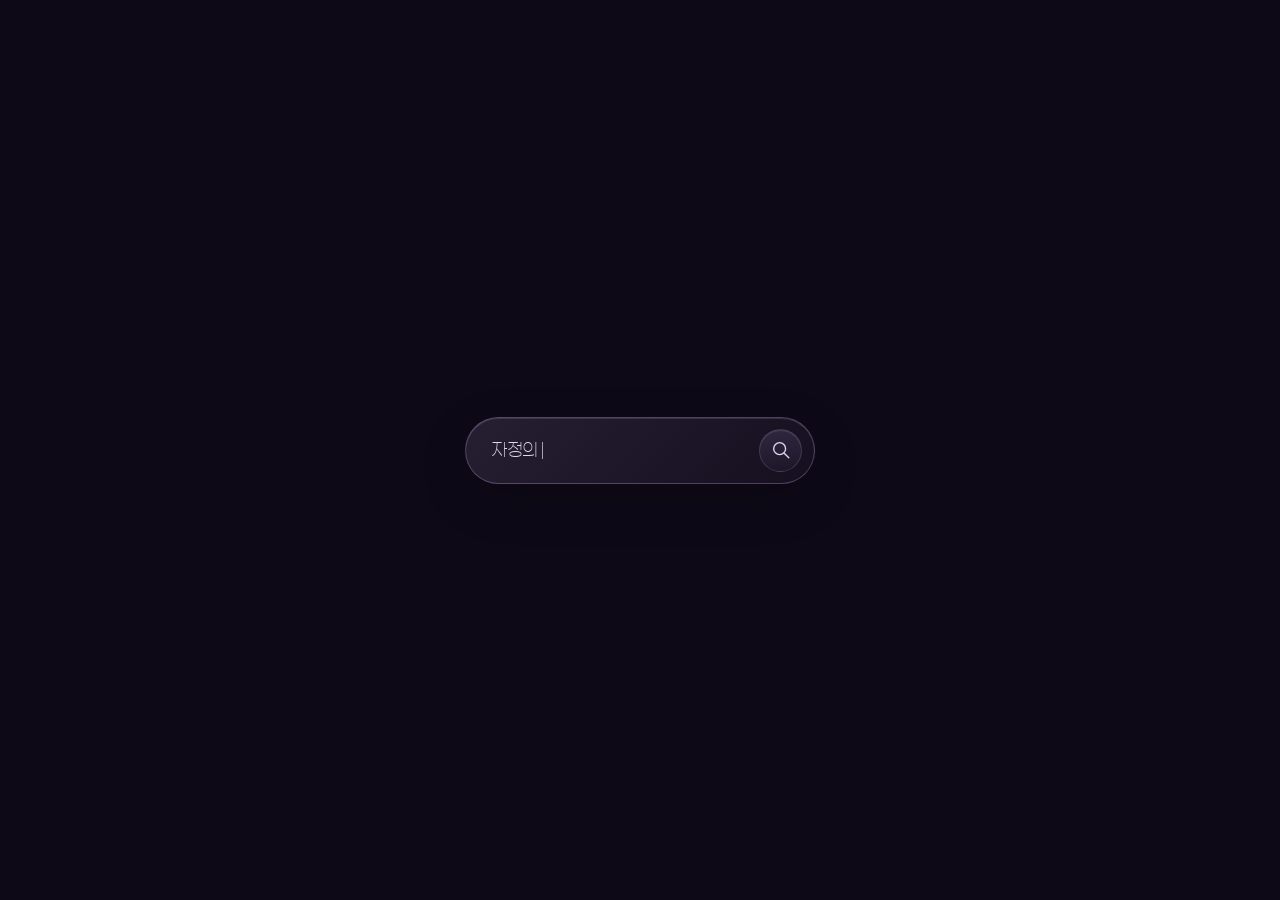
==== commit 759b99a4: "Update index.html" ====
--- a/index.html
+++ b/index.html
@@ -93,7 +93,7 @@
  homePage:'./prologue/', // 홈 그림의 Play 버튼으로 들어가는 글 페이지
  categories:{personnel:'./personnel/',timeline:'./timeline/',fragments:'./fragments/',stills:'./stills/'},
  // 카테고리별 메인 일러스트 경로입니다. 기존 홈페이지의 파일명을 사용합니다.
- categoryImages:{personnel:'./main-personnel.png',timeline:'./main-timeline.jpg',fragments:'./main-fragments.jpg',stills:'./main-stills.png'},
+ categoryImages:{personnel:'./main-personnel.png',timeline:'./main-timeline.png',fragments:'./main-fragments.png',stills:'./main-stills.png'},
  commonScript:'./common.js?v=6',
  musicFile:'', // common.js가 없을 경우 실제 음악 경로. 예: './music/long-night.mp3'
  musicTitle:'긴 밤(feat. 기리보이) - Seori'
